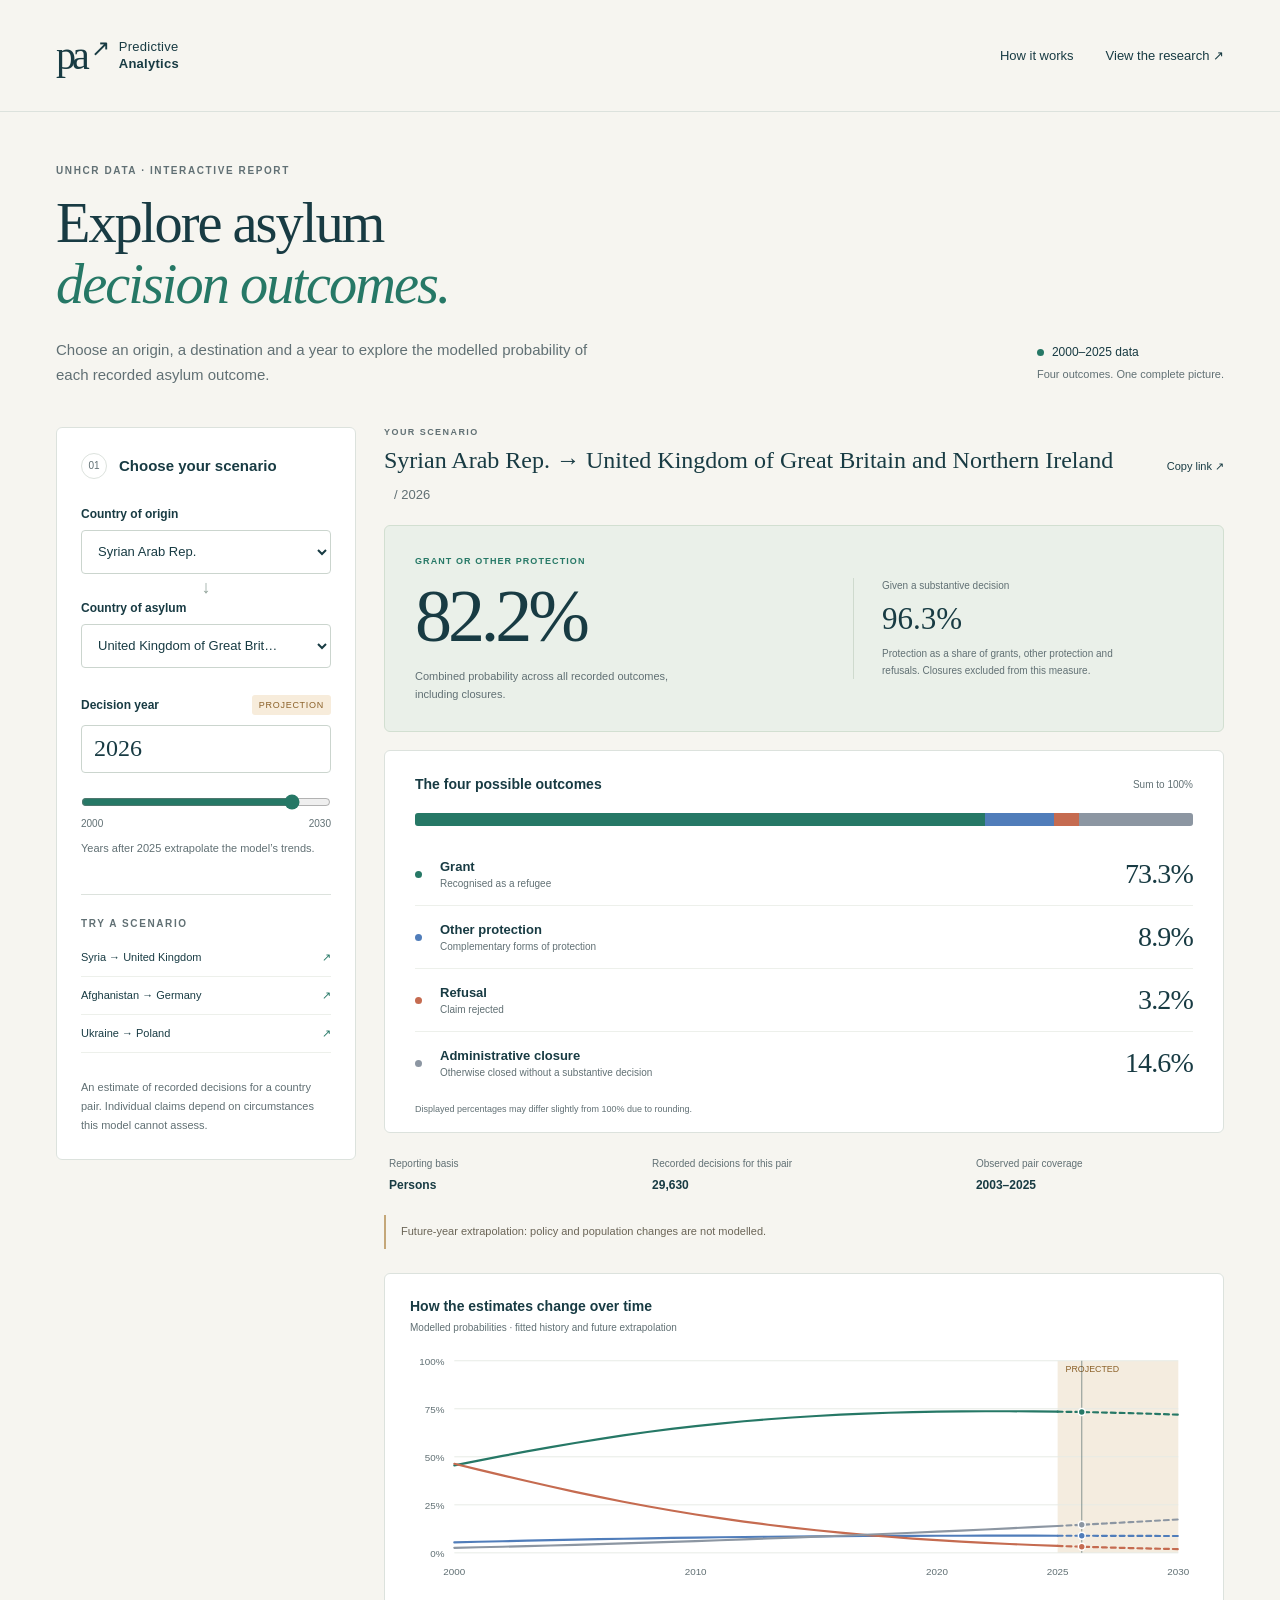
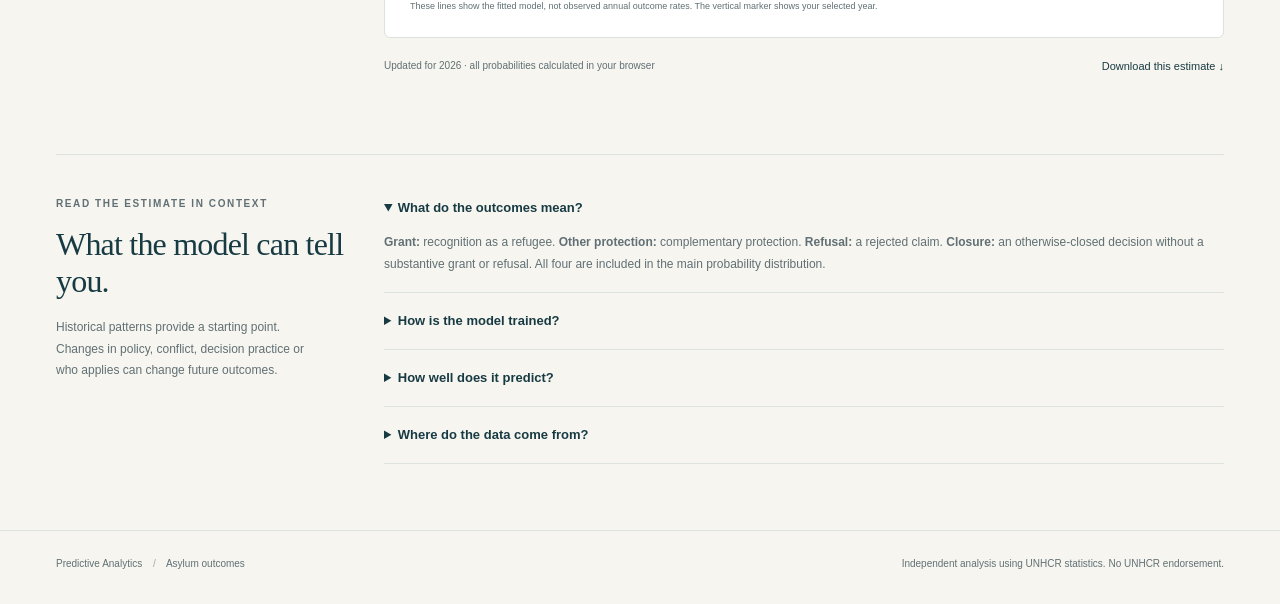
==== docs/index.html @ 13548289 "Publish interactive asylum outcome report on GitHub Pages" ====
<!doctype html>
<html lang="en-GB">
<head>
  <meta charset="utf-8">
  <meta name="viewport" content="width=device-width, initial-scale=1">
  <meta name="description" content="Explore modelled probabilities of refugee status, other protection, refusal and administrative closure using UNHCR asylum decision data.">
  <meta name="theme-color" content="#183b43">
  <title>Asylum outcomes | Predictive Analytics</title>
  <link rel="stylesheet" href="styles.css">
  <script src="predictor.js" defer></script>
  <script src="report.js" defer></script>
</head>
<body>
  <header class="masthead"><a class="brand" href="./"><span class="brand-mark" aria-hidden="true">pa<span>↗</span></span><span>Predictive<br><strong>Analytics</strong></span></a><nav aria-label="Main"><a href="#methodology">How it works</a><a href="https://github.com/aloysius109/predictive-analytics">View the research <span aria-hidden="true">↗</span></a></nav></header>
  <main>
    <section class="intro" aria-labelledby="page-title"><div><p class="eyebrow">UNHCR DATA · INTERACTIVE REPORT</p><h1 id="page-title">Explore asylum<br><em>decision outcomes.</em></h1><p class="lede">Choose an origin, a destination and a year to explore the modelled probability of each recorded asylum outcome.</p></div><div class="data-stamp"><span class="status-dot"></span>2000–2025 data<span class="stamp-sub">Four outcomes. One complete picture.</span></div></section>
    <div id="loading" role="status" class="notice">Loading the regression model…</div>
    <div id="load-error" class="notice error" role="alert" hidden><strong>The model could not be loaded.</strong><p>Check your connection and try again.</p><button type="button" id="retry">Try again</button></div>
    <section class="explorer" id="explorer" aria-label="Asylum outcome explorer" aria-busy="true">
      <aside class="controls panel"><div class="panel-heading"><span class="step">01</span><h2>Choose your scenario</h2></div><form id="scenario"><fieldset id="inputs" disabled>
        <label for="origin">Country of origin</label><select id="origin" name="origin" required></select>
        <div class="route-connector" aria-hidden="true">↓</div>
        <label for="asylum">Country of asylum</label><select id="asylum" name="asylum" required></select>
        <div class="year-heading"><label for="year">Decision year</label><span class="year-badge" id="year-badge">Projection</span></div>
        <input id="year" name="year" type="number" min="2000" max="2030" value="2026" required aria-describedby="year-help">
        <input id="year-range" aria-label="Decision year slider" type="range" min="2000" max="2030" value="2026"><div class="range-labels" aria-hidden="true"><span id="range-min">2000</span><span id="range-max">2030</span></div>
        <p class="helper" id="year-help">Years after 2025 extrapolate the model’s trends.</p>
      </fieldset></form><div class="quick-start"><p class="small-label">TRY A SCENARIO</p><button type="button" data-origin="SYR" data-asylum="GBR" disabled>Syria → United Kingdom <span>↗</span></button><button type="button" data-origin="AFG" data-asylum="DEU" disabled>Afghanistan → Germany <span>↗</span></button><button type="button" data-origin="UKR" data-asylum="POL" disabled>Ukraine → Poland <span>↗</span></button></div><p class="scope-note">An estimate of recorded decisions for a country pair. Individual claims depend on circumstances this model cannot assess.</p></aside>
      <div class="results" id="results" hidden>
        <div class="results-heading"><div><p class="eyebrow">YOUR SCENARIO</p><h2><span id="route-title"></span><span class="route-year" id="route-year"></span></h2></div><button type="button" class="quiet-button" id="share">Copy link <span aria-hidden="true">↗</span></button></div>
        <div id="input-error" class="notice error" role="alert" hidden></div>
        <div id="valid-results"><div class="summary panel"><div class="summary-copy"><p class="small-label">GRANT OR OTHER PROTECTION</p><div class="big-probability" id="protection">—</div><p>Combined probability across all recorded outcomes, including closures.</p></div><div class="summary-detail"><span class="mini-label">Given a substantive decision</span><strong id="conditional">—</strong><p>Protection as a share of grants, other protection and refusals. Closures excluded from this measure.</p></div></div>
        <section class="outcomes panel" aria-labelledby="outcomes-title"><div class="section-heading"><h3 id="outcomes-title">The four possible outcomes</h3><span>Sum to 100%</span></div><div class="composition" id="composition" aria-hidden="true"></div><div id="outcome-rows"></div><p class="rounding-note">Displayed percentages may differ slightly from 100% due to rounding.</p></section>
        <div class="coverage"><div><span class="mini-label">Reporting basis</span><strong id="reporting-basis">—</strong></div><div><span class="mini-label">Recorded decisions for this pair</span><strong id="pair-decisions">—</strong></div><div><span class="mini-label">Observed pair coverage</span><strong id="pair-years">—</strong></div></div>
        <div id="prediction-notes" class="prediction-notes" role="status" aria-live="polite"></div>
        <section class="trajectory panel" aria-labelledby="trajectory-title"><div class="section-heading"><div><h3 id="trajectory-title">How the estimates change over time</h3><p>Modelled probabilities · fitted history and future extrapolation</p></div></div><svg id="trajectory-chart" viewBox="0 0 800 250" role="img" aria-labelledby="chart-title chart-description"><title id="chart-title">Asylum outcome probability trends</title><desc id="chart-description">Four modelled outcome probabilities over time. The shaded area after the last training year is extrapolated.</desc></svg><p class="helper">These lines show the fitted model, not observed annual outcome rates. The vertical marker shows your selected year.</p></section>
        <div class="result-actions"><span id="update-status" aria-live="polite"></span><button type="button" class="quiet-button" id="download">Download this estimate ↓</button></div></div>
      </div>
    </section>
    <section class="methodology" id="methodology" aria-labelledby="method-title"><div><p class="eyebrow">READ THE ESTIMATE IN CONTEXT</p><h2 id="method-title">What the model can tell you.</h2><p>Historical patterns provide a starting point. Changes in policy, conflict, decision practice or who applies can change future outcomes.</p></div><div class="method-cards"><details open><summary>What do the outcomes mean?</summary><p><strong>Grant:</strong> recognition as a refugee. <strong>Other protection:</strong> complementary protection. <strong>Refusal:</strong> a rejected claim. <strong>Closure:</strong> an otherwise-closed decision without a substantive grant or refusal. All four are included in the main probability distribution.</p></details><details><summary>How is the model trained?</summary><p>Multinomial logistic regression uses country-of-origin, country-of-asylum and country-pair effects, plus time trends. Outcome counts weight the training data. Cases and persons use separate models, with person-based estimates preferred where there is coverage. Authorities and procedural stages are pooled.</p><p>The decision year is when the outcome is recorded, not when an application was submitted. Decisions may include appeals; these records do not represent unique applicants.</p></details><details><summary>How well does it predict?</summary><p>On held-out 2025 person-based decisions, log loss was <strong>0.9467</strong>, compared with <strong>1.0707</strong> for the historical country-pair baseline: approximately 11.6% lower. Lower log loss is better. This is one test year, not a guarantee of future accuracy.</p><p>The case-based model performed worse than its baseline and is flagged as experimental. The model does not provide confidence intervals. Small or unseen country pairs have greater uncertainty.</p></details><details><summary>Where do the data come from?</summary><p>UNHCR’s asylum-decision statistics, using the 2000–2025 snapshot bundled in the project. The four component outcome counts define the denominator. Rows with non-country codes and zero totals are excluded. The data are not refreshed automatically.</p><p><a href="https://refugeedata.unhcr.org/en/data-finder/detail/AsylumDecisions/metadata/">UNHCR definitions and limitations ↗</a> · <a href="https://github.com/aloysius109/predictive-analytics/blob/main/README.md">Full model documentation ↗</a></p></details></div></section>
  </main>
  <footer><span>Predictive Analytics <span class="footer-separator">/</span> Asylum outcomes</span><span>Independent analysis using UNHCR statistics. No UNHCR endorsement.</span></footer>
</body>
</html>
---- docs/styles.css ----
:root{--ink:#183b43;--muted:#617074;--paper:#f6f5f0;--line:#dce2dd;--green:#267866;--blue:#507dba;--red:#c56b50;--slate:#8c96a2;--white:#fff;--serif:Georgia,'Times New Roman',serif;font-family:Inter,'Segoe UI',Arial,sans-serif;color:var(--ink);background:var(--paper);font-size:16px}*{box-sizing:border-box}body{margin:0}a{color:inherit}button,input,select{font:inherit}button,a,input,select,summary{-webkit-tap-highlight-color:transparent}button:focus-visible,a:focus-visible,input:focus-visible,select:focus-visible,summary:focus-visible{outline:3px solid #d88d39;outline-offset:4px}button{cursor:pointer}button:disabled{cursor:wait}button:hover{filter:brightness(.94)}[hidden]{display:none!important}.masthead,main,footer{max-width:1320px;margin:auto;padding-left:56px;padding-right:56px}.masthead{height:112px;display:flex;align-items:center;justify-content:space-between;border-bottom:1px solid var(--line)}.brand{display:flex;align-items:center;gap:13px;text-decoration:none;font-size:13px;line-height:1.25;letter-spacing:.02em}.brand strong{font-weight:650}.brand-mark{display:flex;align-items:center;font-family:var(--serif);font-size:40px;letter-spacing:-4px}.brand-mark>span{font-family:Arial,sans-serif;font-size:23px;align-self:flex-start;margin-top:3px;margin-left:5px}nav{display:flex;gap:32px;font-size:13px}nav a{text-decoration:none}nav a:hover{text-decoration:underline}.intro{padding:53px 0 39px;display:flex;justify-content:space-between;align-items:flex-end;gap:30px}.eyebrow,.small-label{font-size:10px;letter-spacing:.16em;font-weight:700;margin:0 0 17px}.eyebrow{color:var(--muted)}h1{font:normal clamp(36px,4.4vw,61px)/1.08 var(--serif);letter-spacing:-.035em;margin:0 0 22px}h1 em{font-weight:normal;color:var(--green)}.lede{max-width:560px;line-height:1.7;font-size:15px;color:var(--muted);margin:0}.data-stamp{font-size:12px;white-space:nowrap;padding-bottom:8px}.status-dot{display:inline-block;width:7px;height:7px;background:var(--green);border-radius:50%;margin-right:8px}.stamp-sub{display:block;font-size:11px;color:var(--muted);margin-top:9px}.explorer{display:grid;grid-template-columns:300px minmax(0,1fr);gap:28px;align-items:start}.panel{background:var(--white);border:1px solid var(--line);border-radius:6px}.controls{padding:25px 24px;position:sticky;top:24px}.panel-heading{display:flex;align-items:center;gap:12px;margin-bottom:28px}.panel-heading h2{font-size:15px;font-weight:600;margin:0}.step{font-size:10px;color:var(--muted);border:1px solid var(--line);border-radius:50%;width:26px;height:26px;display:grid;place-items:center}fieldset{margin:0;padding:0;border:0;min-width:0}label{display:block;font-size:12px;font-weight:600;margin-bottom:9px}select{width:100%;padding:12px 30px 12px 12px;background:#fff;border:1px solid #cbd5ce;border-radius:4px;color:var(--ink);font-size:13px;text-overflow:ellipsis;height:44px}.route-connector{height:27px;display:flex;align-items:center;justify-content:center;color:#91a39a;font-size:18px}.year-heading{display:flex;justify-content:space-between;align-items:center;margin-top:27px}.year-heading label{margin:0}.year-badge{font-size:9px;text-transform:uppercase;letter-spacing:.08em;background:#f7ecdb;color:#8b6129;padding:5px 7px;border-radius:3px}.year-badge.historical{background:#edf2ef;color:var(--green)}#year{width:100%;height:48px;margin:10px 0 13px;border:1px solid #cbd5ce;border-radius:4px;padding:8px 12px;color:var(--ink);font-size:24px;font-family:var(--serif)}input[type=range]{width:100%;margin:8px 0;accent-color:var(--green)}.range-labels{display:flex;justify-content:space-between;color:var(--muted);font-size:10px}.helper{font-size:11px;line-height:1.6;color:var(--muted)}.quick-start{border-top:1px solid var(--line);margin-top:26px;padding-top:23px}.quick-start .small-label{color:var(--muted);margin-bottom:10px}.quick-start button{display:flex;width:100%;justify-content:space-between;border:0;border-bottom:1px solid #edf0eb;background:transparent;text-align:left;font-size:11px;color:var(--ink);padding:12px 0}.quick-start button span{color:var(--green)}.scope-note{font-size:11px;line-height:1.7;color:var(--muted);margin:25px 0 0}.results-heading{display:flex;align-items:center;justify-content:space-between;gap:18px;min-height:62px;margin-bottom:18px}.results-heading .eyebrow{margin-bottom:8px;font-size:9px}.results-heading h2{font:normal 24px/1.3 var(--serif);margin:0}.route-year{font-family:'Segoe UI',Arial,sans-serif;font-size:13px;color:var(--muted);margin-left:10px;white-space:nowrap}.quiet-button{padding:9px 0;flex-shrink:0;background:transparent;border:0;color:var(--ink);font-size:11px}.quiet-button:hover{text-decoration:underline}.summary{display:grid;grid-template-columns:1.2fr 1fr;padding:28px 30px;background:#eaf0e9;gap:30px;border-color:#d2dfd1}.summary-copy .small-label{font-size:9px;margin:0 0 10px;letter-spacing:.12em;color:var(--green)}.big-probability{font-family:var(--serif);font-size:74px;line-height:1;letter-spacing:-.055em}.summary p{font-size:11px;line-height:1.65;color:var(--muted);max-width:265px;margin:14px 0 0}.summary-detail{border-left:1px solid #cfdace;padding-left:28px;align-self:center}.mini-label{display:block;font-size:10px;color:var(--muted);line-height:1.5}.summary-detail strong{display:block;font:normal 31px var(--serif);margin-top:8px}.summary-detail p{font-size:10px;margin-top:9px}.outcomes{padding:25px 30px 18px;margin-top:18px}.section-heading{display:flex;justify-content:space-between;align-items:center;gap:18px;margin-bottom:21px}.section-heading h3{font-size:14px;font-weight:600;margin:0}.section-heading>span{font-size:10px;color:var(--muted);white-space:nowrap}.composition{display:flex;width:100%;height:13px;border-radius:3px;overflow:hidden;margin:0 0 17px;background:#e9ece8}.composition span{transition:width .25s ease}.outcome-row{display:grid;grid-template-columns:15px 1fr 90px;align-items:center;gap:10px;border-bottom:1px solid #edf0eb;padding:15px 0}.outcome-row:last-child{border-bottom:0}.outcome-dot{width:7px;height:7px;border-radius:50%}.outcome-row h4{font-size:13px;margin:0 0 4px;font-weight:600}.outcome-row p{font-size:10px;color:var(--muted);margin:0}.outcome-value{font:normal 28px var(--serif);text-align:right;letter-spacing:-.03em}.rounding-note{font-size:9px;color:var(--muted);margin:10px 0 0}.coverage{display:grid;grid-template-columns:1fr 1.25fr 1fr;gap:20px;padding:23px 5px}.coverage strong{display:block;font-size:12px;font-weight:600;margin-top:7px}.prediction-notes{border-left:2px solid #c4a779;padding:4px 0 4px 15px;margin:0 0 24px}.prediction-notes p{font-size:11px;line-height:1.6;color:#6b6557;margin:4px 0}.trajectory{padding:24px 25px 15px}.trajectory .section-heading{margin-bottom:12px}.trajectory .section-heading p{font-size:10px;color:var(--muted);margin:8px 0 0}#trajectory-chart{width:100%;height:auto;display:block;overflow:visible}.trajectory>.helper{font-size:9px;margin-top:8px}.result-actions{display:flex;justify-content:space-between;gap:20px;align-items:center;min-height:47px;margin-top:4px}.result-actions>span{font-size:10px;color:var(--muted)}.notice{padding:18px 22px;border:1px solid var(--line);border-radius:5px;margin:0 0 24px;background:#fff;font-size:13px}.error{color:#923f32;background:#fff1eb;border-color:#ecc8ba}.error button{background:var(--ink);color:#fff;border:0;padding:9px 14px;border-radius:4px}.methodology{margin-top:65px;border-top:1px solid var(--line);padding:43px 0 48px;display:grid;grid-template-columns:300px minmax(0,1fr);gap:28px}.methodology h2{font:normal 32px/1.15 var(--serif);margin:0 0 17px;letter-spacing:-.025em}.methodology>div>p:not(.eyebrow){font-size:12px;color:var(--muted);line-height:1.8;max-width:255px}.method-cards details{border-bottom:1px solid var(--line);padding:0 0 17px;margin-bottom:18px}.method-cards summary{font-size:13px;font-weight:600;cursor:pointer;padding-right:10px;line-height:1.6}.method-cards p{font-size:12px;color:var(--muted);line-height:1.8;margin:13px 0 0}.method-cards a{text-underline-offset:3px}footer{border-top:1px solid var(--line);padding-top:25px;padding-bottom:32px;display:flex;justify-content:space-between;gap:20px;color:var(--muted);font-size:10px;line-height:1.6}.footer-separator{padding:0 8px;color:#a0aaa4}@media(min-width:1450px){.intro{padding-top:65px;padding-bottom:48px}}@media(max-width:1000px){.masthead,main,footer{padding-left:30px;padding-right:30px}.explorer,.methodology{grid-template-columns:260px minmax(0,1fr);gap:22px}.controls{padding:22px 18px}.summary{padding:23px;gap:20px}.summary-detail{padding-left:20px}.big-probability{font-size:63px}.outcomes{padding:23px}.results-heading h2{font-size:21px}.data-stamp{display:none}.coverage{gap:13px}.coverage .mini-label{font-size:9px}.coverage strong{font-size:11px}}@media(max-width:740px){.masthead,main,footer{padding-left:20px;padding-right:20px}.masthead{height:86px}.brand{font-size:11px}.brand-mark{font-size:34px}nav{gap:18px;font-size:11px}nav a:last-child{display:none}.intro{padding:35px 0 28px}h1{font-size:43px}.lede{font-size:13px}.explorer,.methodology{grid-template-columns:1fr}.controls{position:static;padding:23px}.panel-heading{margin-bottom:21px}.route-connector{height:21px}.quick-start{display:none}.scope-note{margin-top:17px}.year-heading{margin-top:20px}.results-heading{margin-top:8px}.results-heading h2{font-size:23px}.summary{padding:23px 21px}.big-probability{font-size:60px}.summary-detail strong{font-size:28px}.outcomes{padding:23px 21px 17px}.coverage{gap:17px;padding:23px 0}.methodology{margin-top:35px;padding-top:32px;gap:20px}.methodology>div>p:not(.eyebrow){max-width:none}.methodology h2{font-size:30px}.method-cards details{padding-top:10px}.trajectory{padding:23px 17px 14px}footer{flex-direction:column;gap:9px}.result-actions .quiet-button{font-size:10px}}@media(prefers-reduced-motion:reduce){*{transition:none!important;scroll-behavior:auto!important}}@media print{nav,.controls,.result-actions,.quiet-button{display:none}.explorer{display:block}.results[hidden]{display:block!important}.intro{padding-top:20px}.masthead{height:70px}.panel{break-inside:avoid}.methodology{margin-top:25px}.prediction-notes{font-size:10px}}
@media(max-width:450px){.summary{grid-template-columns:1fr;gap:18px}.summary-detail{border-left:0;border-top:1px solid #cfdace;padding-left:0;padding-top:17px}.summary-detail p{max-width:none}.summary-detail strong{font-size:30px}.big-probability{font-size:72px}.trajectory svg text{font-size:18px}.results-heading h2{font-size:21px}}
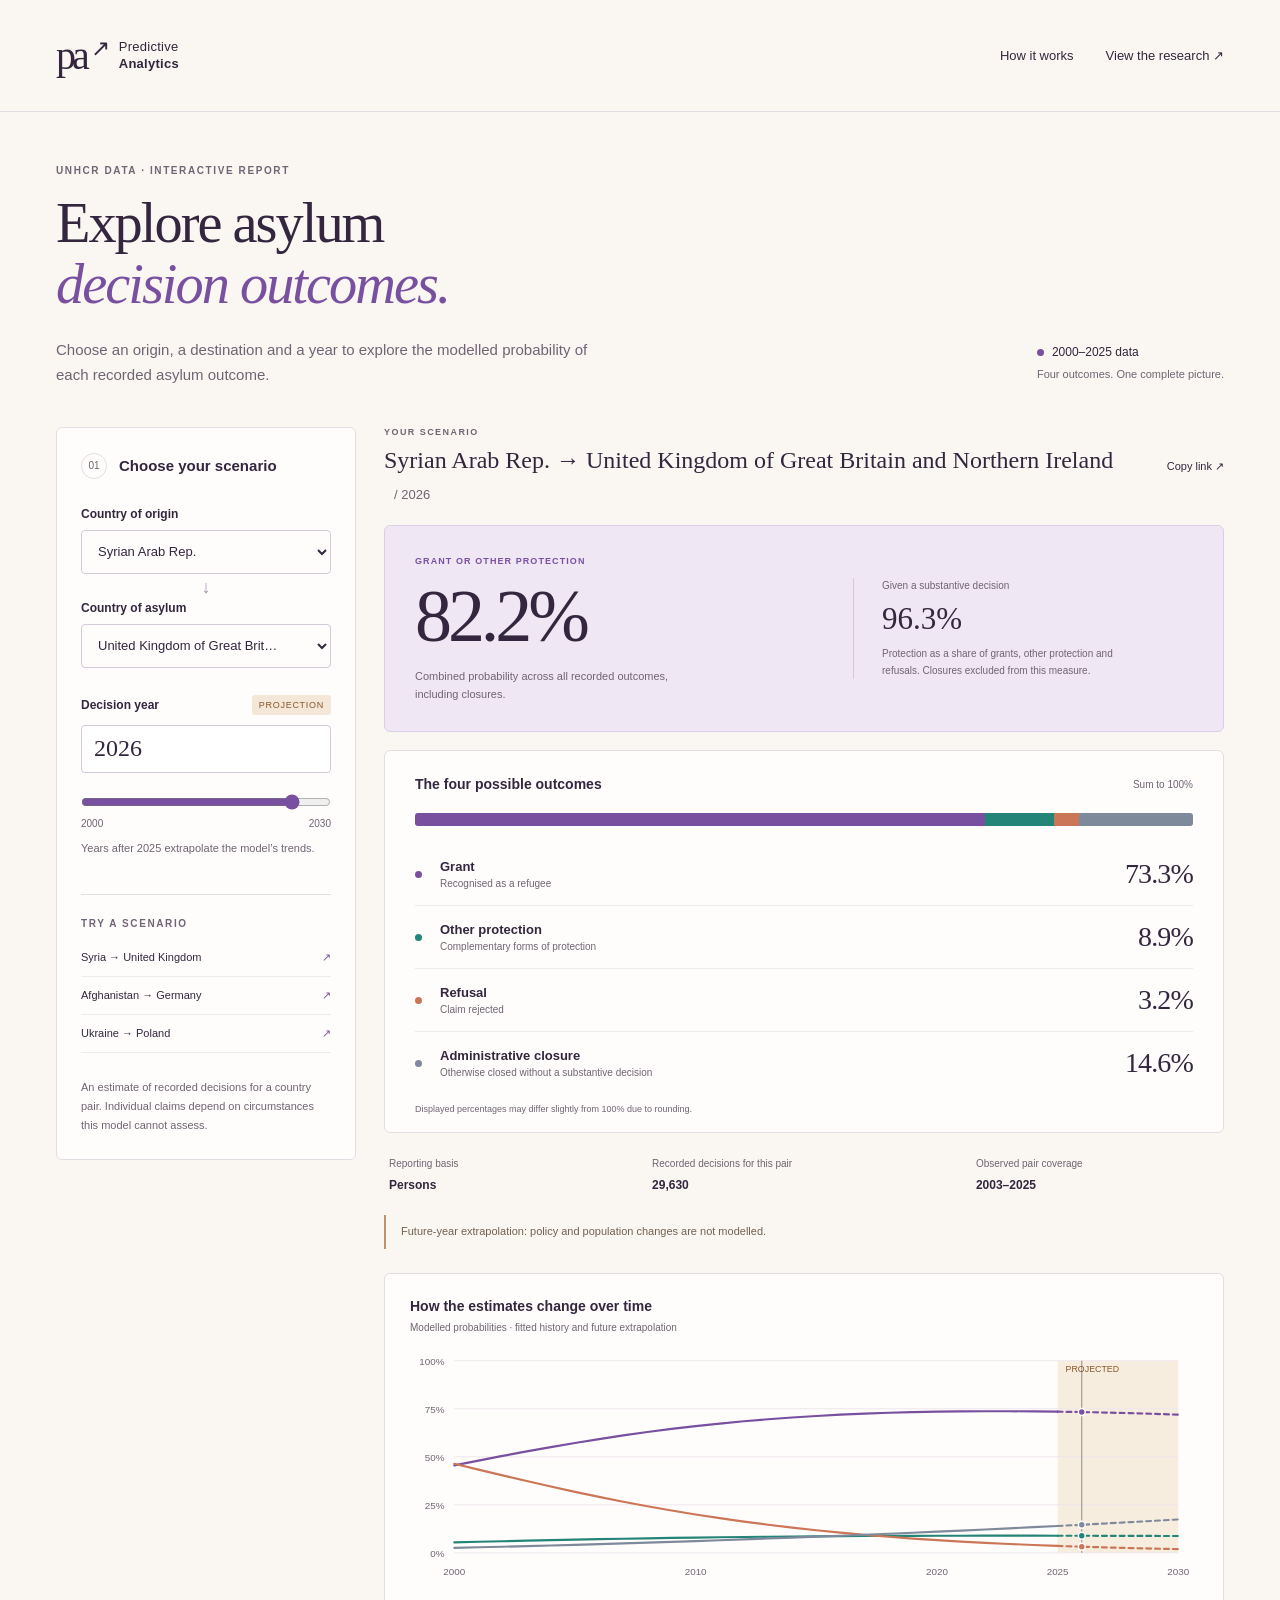
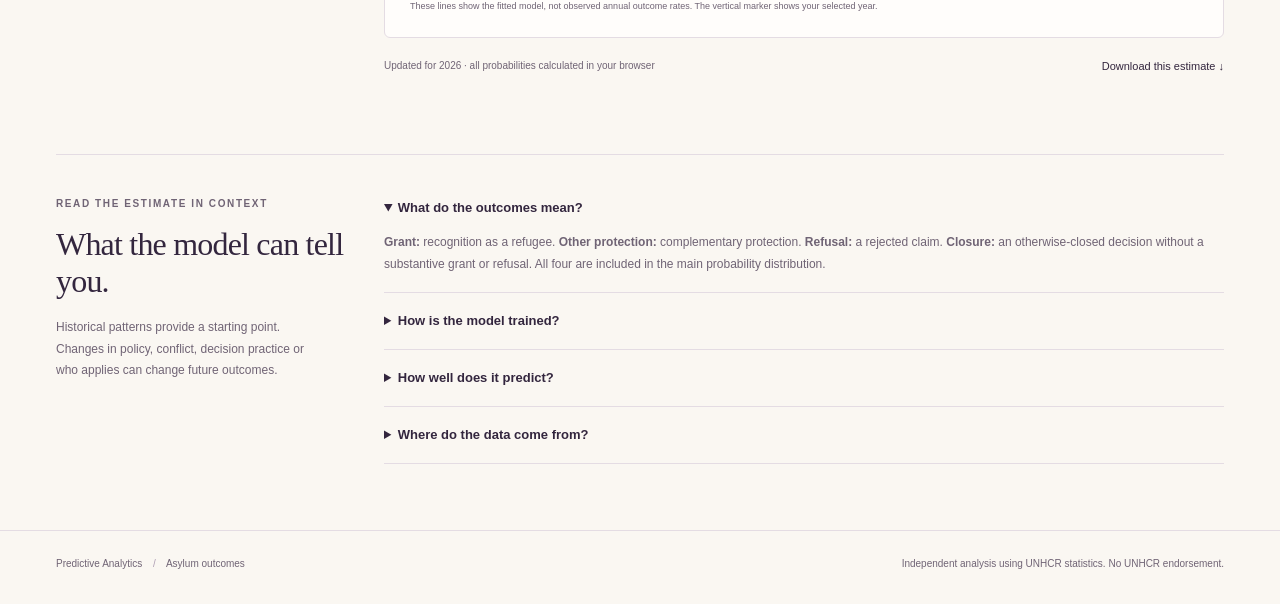
==== commit ac10ccf3: "Refresh report with plum and ivory colour palette" ====
--- a/docs/index.html
+++ b/docs/index.html
@@ -4,7 +4,7 @@
   <meta charset="utf-8">
   <meta name="viewport" content="width=device-width, initial-scale=1">
   <meta name="description" content="Explore modelled probabilities of refugee status, other protection, refusal and administrative closure using UNHCR asylum decision data.">
-  <meta name="theme-color" content="#183b43">
+  <meta name="theme-color" content="#33263e">
   <title>Asylum outcomes | Predictive Analytics</title>
   <link rel="stylesheet" href="styles.css">
   <script src="predictor.js" defer></script>
--- a/docs/styles.css
+++ b/docs/styles.css
@@ -1,2 +1,2 @@
-:root{--ink:#183b43;--muted:#617074;--paper:#f6f5f0;--line:#dce2dd;--green:#267866;--blue:#507dba;--red:#c56b50;--slate:#8c96a2;--white:#fff;--serif:Georgia,'Times New Roman',serif;font-family:Inter,'Segoe UI',Arial,sans-serif;color:var(--ink);background:var(--paper);font-size:16px}*{box-sizing:border-box}body{margin:0}a{color:inherit}button,input,select{font:inherit}button,a,input,select,summary{-webkit-tap-highlight-color:transparent}button:focus-visible,a:focus-visible,input:focus-visible,select:focus-visible,summary:focus-visible{outline:3px solid #d88d39;outline-offset:4px}button{cursor:pointer}button:disabled{cursor:wait}button:hover{filter:brightness(.94)}[hidden]{display:none!important}.masthead,main,footer{max-width:1320px;margin:auto;padding-left:56px;padding-right:56px}.masthead{height:112px;display:flex;align-items:center;justify-content:space-between;border-bottom:1px solid var(--line)}.brand{display:flex;align-items:center;gap:13px;text-decoration:none;font-size:13px;line-height:1.25;letter-spacing:.02em}.brand strong{font-weight:650}.brand-mark{display:flex;align-items:center;font-family:var(--serif);font-size:40px;letter-spacing:-4px}.brand-mark>span{font-family:Arial,sans-serif;font-size:23px;align-self:flex-start;margin-top:3px;margin-left:5px}nav{display:flex;gap:32px;font-size:13px}nav a{text-decoration:none}nav a:hover{text-decoration:underline}.intro{padding:53px 0 39px;display:flex;justify-content:space-between;align-items:flex-end;gap:30px}.eyebrow,.small-label{font-size:10px;letter-spacing:.16em;font-weight:700;margin:0 0 17px}.eyebrow{color:var(--muted)}h1{font:normal clamp(36px,4.4vw,61px)/1.08 var(--serif);letter-spacing:-.035em;margin:0 0 22px}h1 em{font-weight:normal;color:var(--green)}.lede{max-width:560px;line-height:1.7;font-size:15px;color:var(--muted);margin:0}.data-stamp{font-size:12px;white-space:nowrap;padding-bottom:8px}.status-dot{display:inline-block;width:7px;height:7px;background:var(--green);border-radius:50%;margin-right:8px}.stamp-sub{display:block;font-size:11px;color:var(--muted);margin-top:9px}.explorer{display:grid;grid-template-columns:300px minmax(0,1fr);gap:28px;align-items:start}.panel{background:var(--white);border:1px solid var(--line);border-radius:6px}.controls{padding:25px 24px;position:sticky;top:24px}.panel-heading{display:flex;align-items:center;gap:12px;margin-bottom:28px}.panel-heading h2{font-size:15px;font-weight:600;margin:0}.step{font-size:10px;color:var(--muted);border:1px solid var(--line);border-radius:50%;width:26px;height:26px;display:grid;place-items:center}fieldset{margin:0;padding:0;border:0;min-width:0}label{display:block;font-size:12px;font-weight:600;margin-bottom:9px}select{width:100%;padding:12px 30px 12px 12px;background:#fff;border:1px solid #cbd5ce;border-radius:4px;color:var(--ink);font-size:13px;text-overflow:ellipsis;height:44px}.route-connector{height:27px;display:flex;align-items:center;justify-content:center;color:#91a39a;font-size:18px}.year-heading{display:flex;justify-content:space-between;align-items:center;margin-top:27px}.year-heading label{margin:0}.year-badge{font-size:9px;text-transform:uppercase;letter-spacing:.08em;background:#f7ecdb;color:#8b6129;padding:5px 7px;border-radius:3px}.year-badge.historical{background:#edf2ef;color:var(--green)}#year{width:100%;height:48px;margin:10px 0 13px;border:1px solid #cbd5ce;border-radius:4px;padding:8px 12px;color:var(--ink);font-size:24px;font-family:var(--serif)}input[type=range]{width:100%;margin:8px 0;accent-color:var(--green)}.range-labels{display:flex;justify-content:space-between;color:var(--muted);font-size:10px}.helper{font-size:11px;line-height:1.6;color:var(--muted)}.quick-start{border-top:1px solid var(--line);margin-top:26px;padding-top:23px}.quick-start .small-label{color:var(--muted);margin-bottom:10px}.quick-start button{display:flex;width:100%;justify-content:space-between;border:0;border-bottom:1px solid #edf0eb;background:transparent;text-align:left;font-size:11px;color:var(--ink);padding:12px 0}.quick-start button span{color:var(--green)}.scope-note{font-size:11px;line-height:1.7;color:var(--muted);margin:25px 0 0}.results-heading{display:flex;align-items:center;justify-content:space-between;gap:18px;min-height:62px;margin-bottom:18px}.results-heading .eyebrow{margin-bottom:8px;font-size:9px}.results-heading h2{font:normal 24px/1.3 var(--serif);margin:0}.route-year{font-family:'Segoe UI',Arial,sans-serif;font-size:13px;color:var(--muted);margin-left:10px;white-space:nowrap}.quiet-button{padding:9px 0;flex-shrink:0;background:transparent;border:0;color:var(--ink);font-size:11px}.quiet-button:hover{text-decoration:underline}.summary{display:grid;grid-template-columns:1.2fr 1fr;padding:28px 30px;background:#eaf0e9;gap:30px;border-color:#d2dfd1}.summary-copy .small-label{font-size:9px;margin:0 0 10px;letter-spacing:.12em;color:var(--green)}.big-probability{font-family:var(--serif);font-size:74px;line-height:1;letter-spacing:-.055em}.summary p{font-size:11px;line-height:1.65;color:var(--muted);max-width:265px;margin:14px 0 0}.summary-detail{border-left:1px solid #cfdace;padding-left:28px;align-self:center}.mini-label{display:block;font-size:10px;color:var(--muted);line-height:1.5}.summary-detail strong{display:block;font:normal 31px var(--serif);margin-top:8px}.summary-detail p{font-size:10px;margin-top:9px}.outcomes{padding:25px 30px 18px;margin-top:18px}.section-heading{display:flex;justify-content:space-between;align-items:center;gap:18px;margin-bottom:21px}.section-heading h3{font-size:14px;font-weight:600;margin:0}.section-heading>span{font-size:10px;color:var(--muted);white-space:nowrap}.composition{display:flex;width:100%;height:13px;border-radius:3px;overflow:hidden;margin:0 0 17px;background:#e9ece8}.composition span{transition:width .25s ease}.outcome-row{display:grid;grid-template-columns:15px 1fr 90px;align-items:center;gap:10px;border-bottom:1px solid #edf0eb;padding:15px 0}.outcome-row:last-child{border-bottom:0}.outcome-dot{width:7px;height:7px;border-radius:50%}.outcome-row h4{font-size:13px;margin:0 0 4px;font-weight:600}.outcome-row p{font-size:10px;color:var(--muted);margin:0}.outcome-value{font:normal 28px var(--serif);text-align:right;letter-spacing:-.03em}.rounding-note{font-size:9px;color:var(--muted);margin:10px 0 0}.coverage{display:grid;grid-template-columns:1fr 1.25fr 1fr;gap:20px;padding:23px 5px}.coverage strong{display:block;font-size:12px;font-weight:600;margin-top:7px}.prediction-notes{border-left:2px solid #c4a779;padding:4px 0 4px 15px;margin:0 0 24px}.prediction-notes p{font-size:11px;line-height:1.6;color:#6b6557;margin:4px 0}.trajectory{padding:24px 25px 15px}.trajectory .section-heading{margin-bottom:12px}.trajectory .section-heading p{font-size:10px;color:var(--muted);margin:8px 0 0}#trajectory-chart{width:100%;height:auto;display:block;overflow:visible}.trajectory>.helper{font-size:9px;margin-top:8px}.result-actions{display:flex;justify-content:space-between;gap:20px;align-items:center;min-height:47px;margin-top:4px}.result-actions>span{font-size:10px;color:var(--muted)}.notice{padding:18px 22px;border:1px solid var(--line);border-radius:5px;margin:0 0 24px;background:#fff;font-size:13px}.error{color:#923f32;background:#fff1eb;border-color:#ecc8ba}.error button{background:var(--ink);color:#fff;border:0;padding:9px 14px;border-radius:4px}.methodology{margin-top:65px;border-top:1px solid var(--line);padding:43px 0 48px;display:grid;grid-template-columns:300px minmax(0,1fr);gap:28px}.methodology h2{font:normal 32px/1.15 var(--serif);margin:0 0 17px;letter-spacing:-.025em}.methodology>div>p:not(.eyebrow){font-size:12px;color:var(--muted);line-height:1.8;max-width:255px}.method-cards details{border-bottom:1px solid var(--line);padding:0 0 17px;margin-bottom:18px}.method-cards summary{font-size:13px;font-weight:600;cursor:pointer;padding-right:10px;line-height:1.6}.method-cards p{font-size:12px;color:var(--muted);line-height:1.8;margin:13px 0 0}.method-cards a{text-underline-offset:3px}footer{border-top:1px solid var(--line);padding-top:25px;padding-bottom:32px;display:flex;justify-content:space-between;gap:20px;color:var(--muted);font-size:10px;line-height:1.6}.footer-separator{padding:0 8px;color:#a0aaa4}@media(min-width:1450px){.intro{padding-top:65px;padding-bottom:48px}}@media(max-width:1000px){.masthead,main,footer{padding-left:30px;padding-right:30px}.explorer,.methodology{grid-template-columns:260px minmax(0,1fr);gap:22px}.controls{padding:22px 18px}.summary{padding:23px;gap:20px}.summary-detail{padding-left:20px}.big-probability{font-size:63px}.outcomes{padding:23px}.results-heading h2{font-size:21px}.data-stamp{display:none}.coverage{gap:13px}.coverage .mini-label{font-size:9px}.coverage strong{font-size:11px}}@media(max-width:740px){.masthead,main,footer{padding-left:20px;padding-right:20px}.masthead{height:86px}.brand{font-size:11px}.brand-mark{font-size:34px}nav{gap:18px;font-size:11px}nav a:last-child{display:none}.intro{padding:35px 0 28px}h1{font-size:43px}.lede{font-size:13px}.explorer,.methodology{grid-template-columns:1fr}.controls{position:static;padding:23px}.panel-heading{margin-bottom:21px}.route-connector{height:21px}.quick-start{display:none}.scope-note{margin-top:17px}.year-heading{margin-top:20px}.results-heading{margin-top:8px}.results-heading h2{font-size:23px}.summary{padding:23px 21px}.big-probability{font-size:60px}.summary-detail strong{font-size:28px}.outcomes{padding:23px 21px 17px}.coverage{gap:17px;padding:23px 0}.methodology{margin-top:35px;padding-top:32px;gap:20px}.methodology>div>p:not(.eyebrow){max-width:none}.methodology h2{font-size:30px}.method-cards details{padding-top:10px}.trajectory{padding:23px 17px 14px}footer{flex-direction:column;gap:9px}.result-actions .quiet-button{font-size:10px}}@media(prefers-reduced-motion:reduce){*{transition:none!important;scroll-behavior:auto!important}}@media print{nav,.controls,.result-actions,.quiet-button{display:none}.explorer{display:block}.results[hidden]{display:block!important}.intro{padding-top:20px}.masthead{height:70px}.panel{break-inside:avoid}.methodology{margin-top:25px}.prediction-notes{font-size:10px}}
-@media(max-width:450px){.summary{grid-template-columns:1fr;gap:18px}.summary-detail{border-left:0;border-top:1px solid #cfdace;padding-left:0;padding-top:17px}.summary-detail p{max-width:none}.summary-detail strong{font-size:30px}.big-probability{font-size:72px}.trajectory svg text{font-size:18px}.results-heading h2{font-size:21px}}
+:root{--ink:#33263e;--muted:#706475;--paper:#faf7f2;--line:#e4dce3;--green:#7950a0;--blue:#238477;--red:#cc7658;--slate:#7e899c;--white:#fffdfb;--serif:Georgia,'Times New Roman',serif;font-family:Inter,'Segoe UI',Arial,sans-serif;color:var(--ink);background:var(--paper);font-size:16px}*{box-sizing:border-box}body{margin:0}a{color:inherit}button,input,select{font:inherit}button,a,input,select,summary{-webkit-tap-highlight-color:transparent}button:focus-visible,a:focus-visible,input:focus-visible,select:focus-visible,summary:focus-visible{outline:3px solid #a95e20;outline-offset:4px}button{cursor:pointer}button:disabled{cursor:wait}button:hover{filter:brightness(.94)}[hidden]{display:none!important}.masthead,main,footer{max-width:1320px;margin:auto;padding-left:56px;padding-right:56px}.masthead{height:112px;display:flex;align-items:center;justify-content:space-between;border-bottom:1px solid var(--line)}.brand{display:flex;align-items:center;gap:13px;text-decoration:none;font-size:13px;line-height:1.25;letter-spacing:.02em}.brand strong{font-weight:650}.brand-mark{display:flex;align-items:center;font-family:var(--serif);font-size:40px;letter-spacing:-4px}.brand-mark>span{font-family:Arial,sans-serif;font-size:23px;align-self:flex-start;margin-top:3px;margin-left:5px}nav{display:flex;gap:32px;font-size:13px}nav a{text-decoration:none}nav a:hover{text-decoration:underline}.intro{padding:53px 0 39px;display:flex;justify-content:space-between;align-items:flex-end;gap:30px}.eyebrow,.small-label{font-size:10px;letter-spacing:.16em;font-weight:700;margin:0 0 17px}.eyebrow{color:var(--muted)}h1{font:normal clamp(36px,4.4vw,61px)/1.08 var(--serif);letter-spacing:-.035em;margin:0 0 22px}h1 em{font-weight:normal;color:var(--green)}.lede{max-width:560px;line-height:1.7;font-size:15px;color:var(--muted);margin:0}.data-stamp{font-size:12px;white-space:nowrap;padding-bottom:8px}.status-dot{display:inline-block;width:7px;height:7px;background:var(--green);border-radius:50%;margin-right:8px}.stamp-sub{display:block;font-size:11px;color:var(--muted);margin-top:9px}.explorer{display:grid;grid-template-columns:300px minmax(0,1fr);gap:28px;align-items:start}.panel{background:var(--white);border:1px solid var(--line);border-radius:6px}.controls{padding:25px 24px;position:sticky;top:24px}.panel-heading{display:flex;align-items:center;gap:12px;margin-bottom:28px}.panel-heading h2{font-size:15px;font-weight:600;margin:0}.step{font-size:10px;color:var(--muted);border:1px solid var(--line);border-radius:50%;width:26px;height:26px;display:grid;place-items:center}fieldset{margin:0;padding:0;border:0;min-width:0}label{display:block;font-size:12px;font-weight:600;margin-bottom:9px}select{width:100%;padding:12px 30px 12px 12px;background:#fffdfb;border:1px solid #d5c8d8;border-radius:4px;color:var(--ink);font-size:13px;text-overflow:ellipsis;height:44px}.route-connector{height:27px;display:flex;align-items:center;justify-content:center;color:#ad91b5;font-size:18px}.year-heading{display:flex;justify-content:space-between;align-items:center;margin-top:27px}.year-heading label{margin:0}.year-badge{font-size:9px;text-transform:uppercase;letter-spacing:.08em;background:#f5e7d8;color:#895628;padding:5px 7px;border-radius:3px}.year-badge.historical{background:#f0e9f3;color:var(--green)}#year{width:100%;height:48px;margin:10px 0 13px;border:1px solid #d5c8d8;border-radius:4px;padding:8px 12px;color:var(--ink);font-size:24px;font-family:var(--serif)}input[type=range]{width:100%;margin:8px 0;accent-color:var(--green)}.range-labels{display:flex;justify-content:space-between;color:var(--muted);font-size:10px}.helper{font-size:11px;line-height:1.6;color:var(--muted)}.quick-start{border-top:1px solid var(--line);margin-top:26px;padding-top:23px}.quick-start .small-label{color:var(--muted);margin-bottom:10px}.quick-start button{display:flex;width:100%;justify-content:space-between;border:0;border-bottom:1px solid #f0e9ee;background:transparent;text-align:left;font-size:11px;color:var(--ink);padding:12px 0}.quick-start button span{color:var(--green)}.scope-note{font-size:11px;line-height:1.7;color:var(--muted);margin:25px 0 0}.results-heading{display:flex;align-items:center;justify-content:space-between;gap:18px;min-height:62px;margin-bottom:18px}.results-heading .eyebrow{margin-bottom:8px;font-size:9px}.results-heading h2{font:normal 24px/1.3 var(--serif);margin:0}.route-year{font-family:'Segoe UI',Arial,sans-serif;font-size:13px;color:var(--muted);margin-left:10px;white-space:nowrap}.quiet-button{padding:9px 0;flex-shrink:0;background:transparent;border:0;color:var(--ink);font-size:11px}.quiet-button:hover{text-decoration:underline}.summary{display:grid;grid-template-columns:1.2fr 1fr;padding:28px 30px;background:#efe7f3;gap:30px;border-color:#ddcde6}.summary-copy .small-label{font-size:9px;margin:0 0 10px;letter-spacing:.12em;color:var(--green)}.big-probability{font-family:var(--serif);font-size:74px;line-height:1;letter-spacing:-.055em}.summary p{font-size:11px;line-height:1.65;color:var(--muted);max-width:265px;margin:14px 0 0}.summary-detail{border-left:1px solid #d8c6e0;padding-left:28px;align-self:center}.mini-label{display:block;font-size:10px;color:var(--muted);line-height:1.5}.summary-detail strong{display:block;font:normal 31px var(--serif);margin-top:8px}.summary-detail p{font-size:10px;margin-top:9px}.outcomes{padding:25px 30px 18px;margin-top:18px}.section-heading{display:flex;justify-content:space-between;align-items:center;gap:18px;margin-bottom:21px}.section-heading h3{font-size:14px;font-weight:600;margin:0}.section-heading>span{font-size:10px;color:var(--muted);white-space:nowrap}.composition{display:flex;width:100%;height:13px;border-radius:3px;overflow:hidden;margin:0 0 17px;background:#eee6ed}.composition span{transition:width .25s ease}.outcome-row{display:grid;grid-template-columns:15px 1fr 90px;align-items:center;gap:10px;border-bottom:1px solid #f0e9ee;padding:15px 0}.outcome-row:last-child{border-bottom:0}.outcome-dot{width:7px;height:7px;border-radius:50%}.outcome-row h4{font-size:13px;margin:0 0 4px;font-weight:600}.outcome-row p{font-size:10px;color:var(--muted);margin:0}.outcome-value{font:normal 28px var(--serif);text-align:right;letter-spacing:-.03em}.rounding-note{font-size:9px;color:var(--muted);margin:10px 0 0}.coverage{display:grid;grid-template-columns:1fr 1.25fr 1fr;gap:20px;padding:23px 5px}.coverage strong{display:block;font-size:12px;font-weight:600;margin-top:7px}.prediction-notes{border-left:2px solid #bc936b;padding:4px 0 4px 15px;margin:0 0 24px}.prediction-notes p{font-size:11px;line-height:1.6;color:#75604e;margin:4px 0}.trajectory{padding:24px 25px 15px}.trajectory .section-heading{margin-bottom:12px}.trajectory .section-heading p{font-size:10px;color:var(--muted);margin:8px 0 0}#trajectory-chart{width:100%;height:auto;display:block;overflow:visible}.trajectory>.helper{font-size:9px;margin-top:8px}.result-actions{display:flex;justify-content:space-between;gap:20px;align-items:center;min-height:47px;margin-top:4px}.result-actions>span{font-size:10px;color:var(--muted)}.notice{padding:18px 22px;border:1px solid var(--line);border-radius:5px;margin:0 0 24px;background:#fffdfb;font-size:13px}.error{color:#923f32;background:#fff0eb;border-color:#ebc8ba}.error button{background:var(--ink);color:#fffdfb;border:0;padding:9px 14px;border-radius:4px}.methodology{margin-top:65px;border-top:1px solid var(--line);padding:43px 0 48px;display:grid;grid-template-columns:300px minmax(0,1fr);gap:28px}.methodology h2{font:normal 32px/1.15 var(--serif);margin:0 0 17px;letter-spacing:-.025em}.methodology>div>p:not(.eyebrow){font-size:12px;color:var(--muted);line-height:1.8;max-width:255px}.method-cards details{border-bottom:1px solid var(--line);padding:0 0 17px;margin-bottom:18px}.method-cards summary{font-size:13px;font-weight:600;cursor:pointer;padding-right:10px;line-height:1.6}.method-cards p{font-size:12px;color:var(--muted);line-height:1.8;margin:13px 0 0}.method-cards a{text-underline-offset:3px}footer{border-top:1px solid var(--line);padding-top:25px;padding-bottom:32px;display:flex;justify-content:space-between;gap:20px;color:var(--muted);font-size:10px;line-height:1.6}.footer-separator{padding:0 8px;color:#ae9eb3}@media(min-width:1450px){.intro{padding-top:65px;padding-bottom:48px}}@media(max-width:1000px){.masthead,main,footer{padding-left:30px;padding-right:30px}.explorer,.methodology{grid-template-columns:260px minmax(0,1fr);gap:22px}.controls{padding:22px 18px}.summary{padding:23px;gap:20px}.summary-detail{padding-left:20px}.big-probability{font-size:63px}.outcomes{padding:23px}.results-heading h2{font-size:21px}.data-stamp{display:none}.coverage{gap:13px}.coverage .mini-label{font-size:9px}.coverage strong{font-size:11px}}@media(max-width:740px){.masthead,main,footer{padding-left:20px;padding-right:20px}.masthead{height:86px}.brand{font-size:11px}.brand-mark{font-size:34px}nav{gap:18px;font-size:11px}nav a:last-child{display:none}.intro{padding:35px 0 28px}h1{font-size:43px}.lede{font-size:13px}.explorer,.methodology{grid-template-columns:1fr}.controls{position:static;padding:23px}.panel-heading{margin-bottom:21px}.route-connector{height:21px}.quick-start{display:none}.scope-note{margin-top:17px}.year-heading{margin-top:20px}.results-heading{margin-top:8px}.results-heading h2{font-size:23px}.summary{padding:23px 21px}.big-probability{font-size:60px}.summary-detail strong{font-size:28px}.outcomes{padding:23px 21px 17px}.coverage{gap:17px;padding:23px 0}.methodology{margin-top:35px;padding-top:32px;gap:20px}.methodology>div>p:not(.eyebrow){max-width:none}.methodology h2{font-size:30px}.method-cards details{padding-top:10px}.trajectory{padding:23px 17px 14px}footer{flex-direction:column;gap:9px}.result-actions .quiet-button{font-size:10px}}@media(prefers-reduced-motion:reduce){*{transition:none!important;scroll-behavior:auto!important}}@media print{nav,.controls,.result-actions,.quiet-button{display:none}.explorer{display:block}.results[hidden]{display:block!important}.intro{padding-top:20px}.masthead{height:70px}.panel{break-inside:avoid}.methodology{margin-top:25px}.prediction-notes{font-size:10px}}
+@media(max-width:450px){.summary{grid-template-columns:1fr;gap:18px}.summary-detail{border-left:0;border-top:1px solid #d8c6e0;padding-left:0;padding-top:17px}.summary-detail p{max-width:none}.summary-detail strong{font-size:30px}.big-probability{font-size:72px}.trajectory svg text{font-size:18px}.results-heading h2{font-size:21px}}
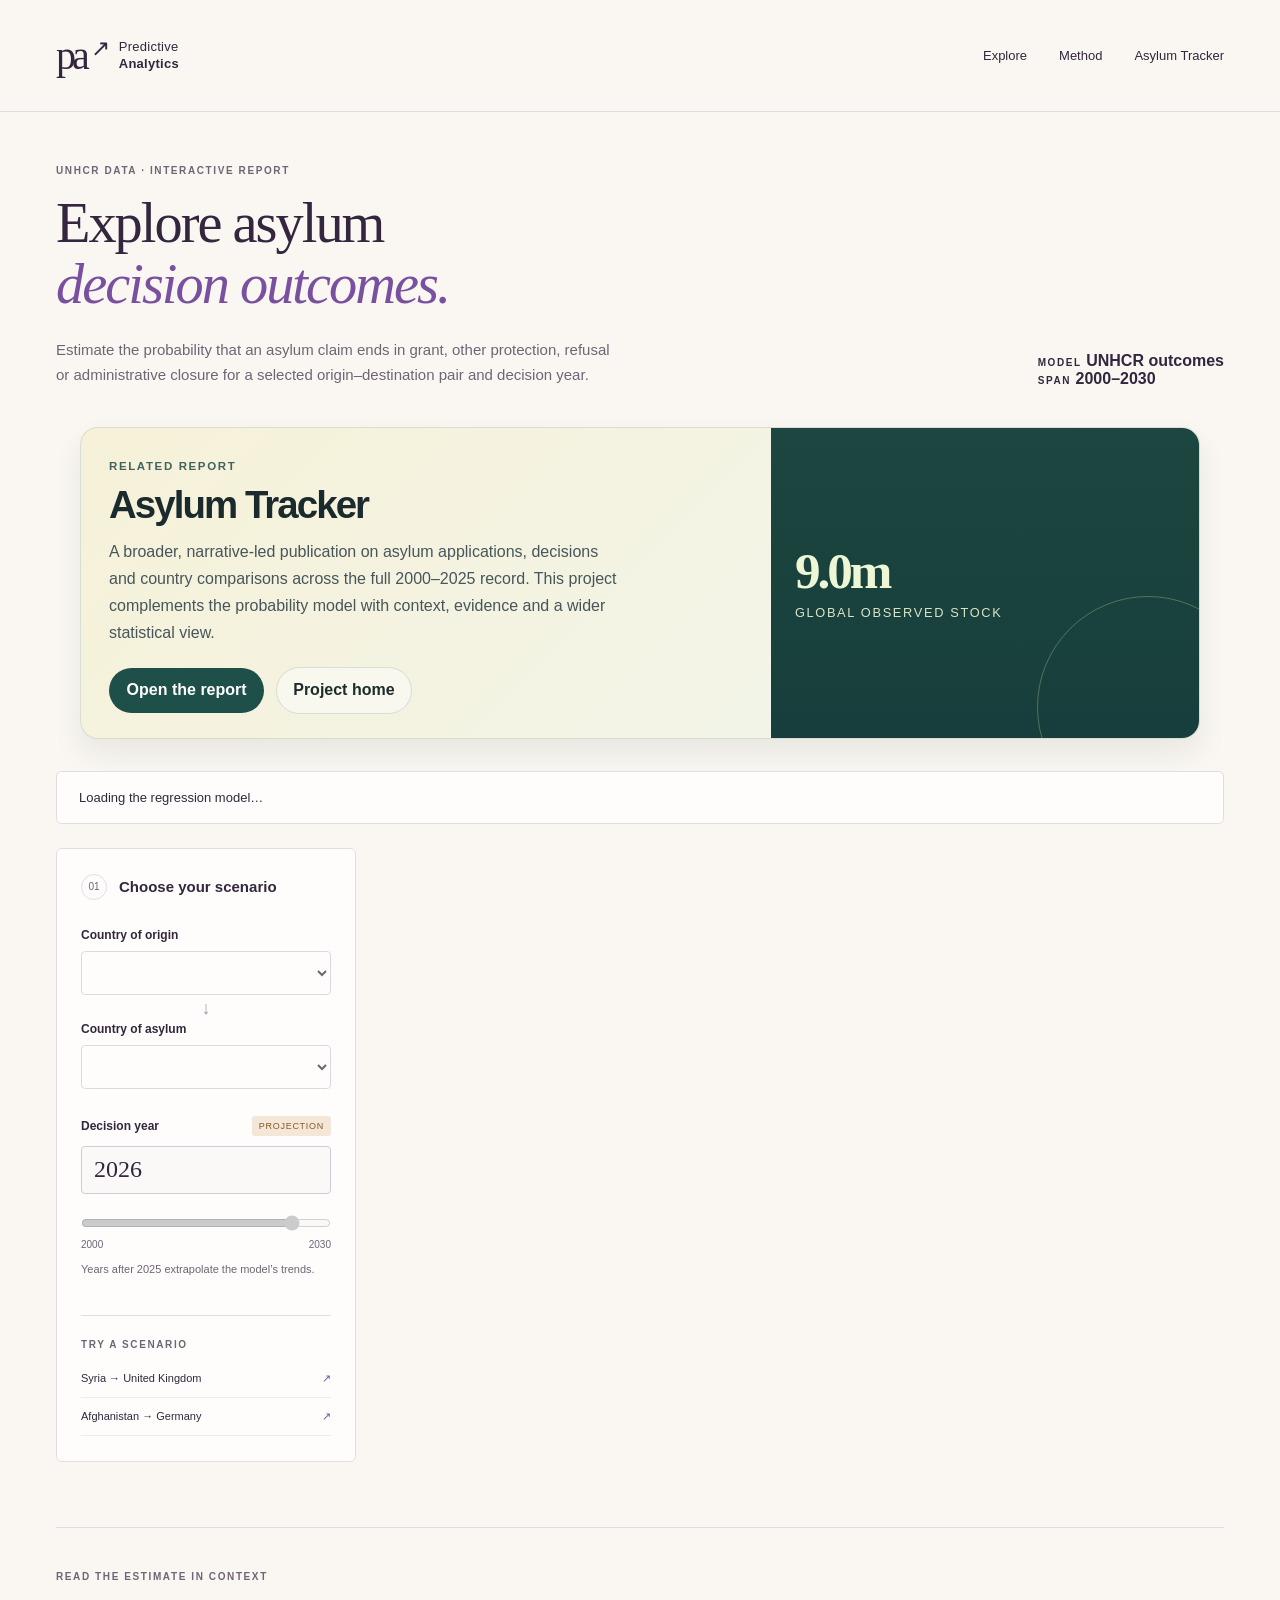
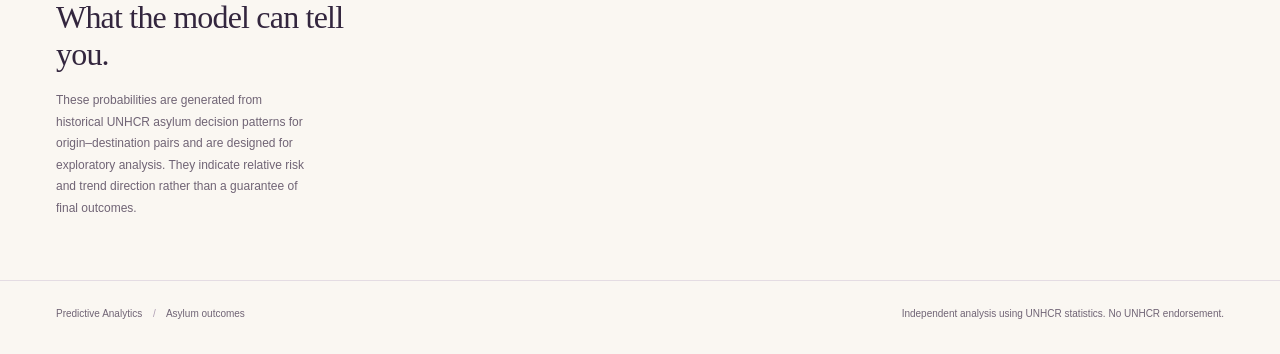
==== commit aafca2ae: "Add an Asylum Tracker report card to the predictive-analytics homepage" ====
--- a/docs/index.html
+++ b/docs/index.html
@@ -9,36 +9,275 @@
   <link rel="stylesheet" href="styles.css">
   <script src="predictor.js" defer></script>
   <script src="report.js" defer></script>
+  <style>
+    .related-wrap {
+      max-width: 1200px;
+      margin: 0 auto 2rem;
+      padding: 0 1.5rem;
+    }
+    .related-card {
+      display: grid;
+      grid-template-columns: 1.4fr 0.9fr;
+      gap: 1.5rem;
+      background: linear-gradient(135deg, #f6f1d8, #f1f6ef);
+      border: 1px solid rgba(44, 53, 59, 0.12);
+      border-radius: 18px;
+      overflow: hidden;
+      box-shadow: 0 14px 30px rgba(27, 32, 38, 0.08);
+    }
+    .related-content {
+      padding: 1.75rem 1.75rem 1.5rem;
+    }
+    .related-kicker {
+      display: inline-block;
+      margin-bottom: 0.75rem;
+      color: #3f635f;
+      text-transform: uppercase;
+      letter-spacing: .14em;
+      font-size: .72rem;
+      font-weight: 800;
+    }
+    .related-title {
+      margin: 0 0 0.75rem;
+      font-size: clamp(1.8rem, 3vw, 2.7rem);
+      line-height: 1.1;
+      letter-spacing: -.05em;
+      color: #1a2a2d;
+    }
+    .related-copy {
+      margin: 0 0 1.25rem;
+      color: #46565a;
+      line-height: 1.7;
+      max-width: 58ch;
+    }
+    .related-actions {
+      display: flex;
+      gap: 0.75rem;
+      flex-wrap: wrap;
+      align-items: center;
+    }
+    .related-button,
+    .related-link {
+      display: inline-flex;
+      align-items: center;
+      gap: 0.5rem;
+      border-radius: 999px;
+      font-weight: 700;
+      text-decoration: none;
+      transition: transform 0.2s ease;
+    }
+    .related-button {
+      padding: 0.85rem 1.1rem;
+      background: #1f4f49;
+      color: white;
+    }
+    .related-link {
+      padding: 0.85rem 1rem;
+      color: #1d2c2c;
+      background: rgba(255,255,255,0.45);
+      border: 1px solid rgba(24, 56, 52, 0.14);
+    }
+    .related-button:hover,
+    .related-link:hover { transform: translateY(-1px); }
+    .related-visual {
+      display: flex;
+      align-items: center;
+      justify-content: center;
+      padding: 1.5rem;
+      background: linear-gradient(180deg, #1c463f, #173e3c);
+      color: #edf6d5;
+      position: relative;
+      overflow: hidden;
+    }
+    .related-visual::before {
+      content: "";
+      position: absolute;
+      inset: auto -60px -80px auto;
+      width: 220px;
+      height: 220px;
+      border-radius: 50%;
+      border: 1px solid rgba(220, 233, 154, 0.3);
+    }
+    .related-metric {
+      position: relative;
+      z-index: 1;
+      text-align: left;
+      width: 100%;
+    }
+    .related-metric strong {
+      display: block;
+      font-family: Georgia, "Times New Roman", serif;
+      font-size: clamp(2.5rem, 4vw, 4rem);
+      letter-spacing: -.06em;
+      line-height: 1;
+      margin-bottom: 0.55rem;
+    }
+    .related-metric span {
+      display: block;
+      font-size: 0.8rem;
+      letter-spacing: .13em;
+      text-transform: uppercase;
+      color: rgba(237, 246, 213, 0.9);
+    }
+    @media (max-width: 720px) {
+      .related-card { grid-template-columns: 1fr; }
+      .related-visual { min-height: 180px; }
+    }
+  </style>
 </head>
 <body>
-  <header class="masthead"><a class="brand" href="./"><span class="brand-mark" aria-hidden="true">pa<span>↗</span></span><span>Predictive<br><strong>Analytics</strong></span></a><nav aria-label="Main"><a href="#methodology">How it works</a><a href="https://github.com/aloysius109/predictive-analytics">View the research <span aria-hidden="true">↗</span></a></nav></header>
+  <header class="masthead">
+    <a class="brand" href="./"><span class="brand-mark" aria-hidden="true">pa<span>↗</span></span><span>Predictive<br><strong>Analytics</strong></span></a>
+    <nav aria-label="Main navigation" class="main-nav">
+      <a href="#explorer">Explore</a>
+      <a href="#methodology">Method</a>
+      <a href="https://aloysius109.github.io/asylum-tracker/asylum/" class="nav-cta">Asylum Tracker</a>
+    </nav>
+  </header>
+
   <main>
-    <section class="intro" aria-labelledby="page-title"><div><p class="eyebrow">UNHCR DATA · INTERACTIVE REPORT</p><h1 id="page-title">Explore asylum<br><em>decision outcomes.</em></h1><p class="lede">Choose an origin, a destination and a year to explore the modelled probability of each recorded asylum outcome.</p></div><div class="data-stamp"><span class="status-dot"></span>2000–2025 data<span class="stamp-sub">Four outcomes. One complete picture.</span></div></section>
+    <section class="intro" aria-labelledby="page-title">
+      <div>
+        <p class="eyebrow">UNHCR DATA · INTERACTIVE REPORT</p>
+        <h1 id="page-title">Explore asylum<br><em>decision outcomes.</em></h1>
+        <p class="lede">Estimate the probability that an asylum claim ends in grant, other protection, refusal or administrative closure for a selected origin–destination pair and decision year.</p>
+      </div>
+      <div class="intro-meta">
+        <div class="meta-block">
+          <span class="small-label">MODEL</span>
+          <strong>UNHCR outcomes</strong>
+        </div>
+        <div class="meta-block">
+          <span class="small-label">SPAN</span>
+          <strong>2000–2030</strong>
+        </div>
+      </div>
+    </section>
+
+    <div class="related-wrap">
+      <div class="related-card" aria-label="Related report: Asylum Tracker">
+        <div class="related-content">
+          <span class="related-kicker">Related report</span>
+          <h2 class="related-title">Asylum Tracker</h2>
+          <p class="related-copy">A broader, narrative-led publication on asylum applications, decisions and country comparisons across the full 2000–2025 record. This project complements the probability model with context, evidence and a wider statistical view.</p>
+          <div class="related-actions">
+            <a class="related-button" href="https://aloysius109.github.io/asylum-tracker/asylum/">Open the report</a>
+            <a class="related-link" href="https://aloysius109.github.io/asylum-tracker/">Project home</a>
+          </div>
+        </div>
+        <div class="related-visual" aria-hidden="true">
+          <div class="related-metric">
+            <strong>9.0m</strong>
+            <span>Global observed stock</span>
+          </div>
+        </div>
+      </div>
+    </div>
+
     <div id="loading" role="status" class="notice">Loading the regression model…</div>
-    <div id="load-error" class="notice error" role="alert" hidden><strong>The model could not be loaded.</strong><p>Check your connection and try again.</p><button type="button" id="retry">Try again</button></div>
+    <div id="load-error" class="notice error" role="alert" hidden>
+      <strong>The model could not be loaded.</strong>
+      <p>Check your connection and try again.</p>
+      <button type="button" id="retry">Try again</button>
+    </div>
+
     <section class="explorer" id="explorer" aria-label="Asylum outcome explorer" aria-busy="true">
-      <aside class="controls panel"><div class="panel-heading"><span class="step">01</span><h2>Choose your scenario</h2></div><form id="scenario"><fieldset id="inputs" disabled>
-        <label for="origin">Country of origin</label><select id="origin" name="origin" required></select>
-        <div class="route-connector" aria-hidden="true">↓</div>
-        <label for="asylum">Country of asylum</label><select id="asylum" name="asylum" required></select>
-        <div class="year-heading"><label for="year">Decision year</label><span class="year-badge" id="year-badge">Projection</span></div>
-        <input id="year" name="year" type="number" min="2000" max="2030" value="2026" required aria-describedby="year-help">
-        <input id="year-range" aria-label="Decision year slider" type="range" min="2000" max="2030" value="2026"><div class="range-labels" aria-hidden="true"><span id="range-min">2000</span><span id="range-max">2030</span></div>
-        <p class="helper" id="year-help">Years after 2025 extrapolate the model’s trends.</p>
-      </fieldset></form><div class="quick-start"><p class="small-label">TRY A SCENARIO</p><button type="button" data-origin="SYR" data-asylum="GBR" disabled>Syria → United Kingdom <span>↗</span></button><button type="button" data-origin="AFG" data-asylum="DEU" disabled>Afghanistan → Germany <span>↗</span></button><button type="button" data-origin="UKR" data-asylum="POL" disabled>Ukraine → Poland <span>↗</span></button></div><p class="scope-note">An estimate of recorded decisions for a country pair. Individual claims depend on circumstances this model cannot assess.</p></aside>
+      <aside class="controls panel">
+        <div class="panel-heading">
+          <span class="step">01</span>
+          <h2>Choose your scenario</h2>
+        </div>
+        <form id="scenario">
+          <fieldset id="inputs" disabled>
+            <label for="origin">Country of origin</label>
+            <select id="origin" name="origin" required></select>
+            <div class="route-connector" aria-hidden="true">↓</div>
+            <label for="asylum">Country of asylum</label>
+            <select id="asylum" name="asylum" required></select>
+            <div class="year-heading">
+              <label for="year">Decision year</label>
+              <span class="year-badge" id="year-badge">Projection</span>
+            </div>
+            <input id="year" name="year" type="number" min="2000" max="2030" value="2026" required aria-describedby="year-help">
+            <input id="year-range" aria-label="Decision year slider" type="range" min="2000" max="2030" value="2026">
+            <div class="range-labels" aria-hidden="true"><span id="range-min">2000</span><span id="range-max">2030</span></div>
+            <p class="helper" id="year-help">Years after 2025 extrapolate the model’s trends.</p>
+          </fieldset>
+        </form>
+        <div class="quick-start">
+          <p class="small-label">TRY A SCENARIO</p>
+          <button type="button" data-origin="SYR" data-asylum="GBR" disabled>Syria → United Kingdom <span>↗</span></button>
+          <button type="button" data-origin="AFG" data-asylum="DEU" disabled>Afghanistan → Germany <span>↗</span></button>
+        </div>
+      </aside>
+
       <div class="results" id="results" hidden>
-        <div class="results-heading"><div><p class="eyebrow">YOUR SCENARIO</p><h2><span id="route-title"></span><span class="route-year" id="route-year"></span></h2></div><button type="button" class="quiet-button" id="share">Copy link <span aria-hidden="true">↗</span></button></div>
+        <div class="results-heading">
+          <div>
+            <p class="eyebrow">YOUR SCENARIO</p>
+            <h2><span id="route-title"></span><span class="route-year" id="route-year"></span></h2>
+          </div>
+          <button type="button" class="quiet-button" id="reset">Reset</button>
+        </div>
         <div id="input-error" class="notice error" role="alert" hidden></div>
-        <div id="valid-results"><div class="summary panel"><div class="summary-copy"><p class="small-label">GRANT OR OTHER PROTECTION</p><div class="big-probability" id="protection">—</div><p>Combined probability across all recorded outcomes, including closures.</p></div><div class="summary-detail"><span class="mini-label">Given a substantive decision</span><strong id="conditional">—</strong><p>Protection as a share of grants, other protection and refusals. Closures excluded from this measure.</p></div></div>
-        <section class="outcomes panel" aria-labelledby="outcomes-title"><div class="section-heading"><h3 id="outcomes-title">The four possible outcomes</h3><span>Sum to 100%</span></div><div class="composition" id="composition" aria-hidden="true"></div><div id="outcome-rows"></div><p class="rounding-note">Displayed percentages may differ slightly from 100% due to rounding.</p></section>
-        <div class="coverage"><div><span class="mini-label">Reporting basis</span><strong id="reporting-basis">—</strong></div><div><span class="mini-label">Recorded decisions for this pair</span><strong id="pair-decisions">—</strong></div><div><span class="mini-label">Observed pair coverage</span><strong id="pair-years">—</strong></div></div>
-        <div id="prediction-notes" class="prediction-notes" role="status" aria-live="polite"></div>
-        <section class="trajectory panel" aria-labelledby="trajectory-title"><div class="section-heading"><div><h3 id="trajectory-title">How the estimates change over time</h3><p>Modelled probabilities · fitted history and future extrapolation</p></div></div><svg id="trajectory-chart" viewBox="0 0 800 250" role="img" aria-labelledby="chart-title chart-description"><title id="chart-title">Asylum outcome probability trends</title><desc id="chart-description">Four modelled outcome probabilities over time. The shaded area after the last training year is extrapolated.</desc></svg><p class="helper">These lines show the fitted model, not observed annual outcome rates. The vertical marker shows your selected year.</p></section>
-        <div class="result-actions"><span id="update-status" aria-live="polite"></span><button type="button" class="quiet-button" id="download">Download this estimate ↓</button></div></div>
+
+        <div id="valid-results">
+          <div class="summary panel">
+            <div class="summary-copy">
+              <p class="small-label">GRANT OR OTHER PROTECTION</p>
+              <div class="big-probability" id="protection">—</div>
+              <p class="summary-text">Combined probability of grant or other protection, based on the selected scenario.</p>
+            </div>
+            <div class="summary-foot">
+              <div>
+                <span class="mini-label">Reporting basis</span>
+                <strong id="reporting-basis">—</strong>
+              </div>
+              <div>
+                <span class="mini-label">Recorded decisions</span>
+                <strong id="recorded-decisions">—</strong>
+              </div>
+            </div>
+          </div>
+
+          <section class="outcomes panel" aria-labelledby="outcomes-title">
+            <div class="section-heading">
+              <h3 id="outcomes-title">The four possible outcomes</h3>
+              <span>Sum to 100%</span>
+            </div>
+            <div id="outcomes" class="outcome-bars"></div>
+          </section>
+
+          <section class="trajectory panel" aria-labelledby="trajectory-title">
+            <div class="section-heading">
+              <div>
+                <h3 id="trajectory-title">How the estimates change over time</h3>
+                <p>Modelled probabilities across the selected horizon.</p>
+              </div>
+            </div>
+            <div class="trend-chart" id="trend-chart"></div>
+          </section>
+
+          <div class="result-actions">
+            <span id="update-status" aria-live="polite"></span>
+            <button type="button" class="quiet-button" id="download">Download this estimate ↓</button>
+          </div>
+        </div>
       </div>
     </section>
-    <section class="methodology" id="methodology" aria-labelledby="method-title"><div><p class="eyebrow">READ THE ESTIMATE IN CONTEXT</p><h2 id="method-title">What the model can tell you.</h2><p>Historical patterns provide a starting point. Changes in policy, conflict, decision practice or who applies can change future outcomes.</p></div><div class="method-cards"><details open><summary>What do the outcomes mean?</summary><p><strong>Grant:</strong> recognition as a refugee. <strong>Other protection:</strong> complementary protection. <strong>Refusal:</strong> a rejected claim. <strong>Closure:</strong> an otherwise-closed decision without a substantive grant or refusal. All four are included in the main probability distribution.</p></details><details><summary>How is the model trained?</summary><p>Multinomial logistic regression uses country-of-origin, country-of-asylum and country-pair effects, plus time trends. Outcome counts weight the training data. Cases and persons use separate models, with person-based estimates preferred where there is coverage. Authorities and procedural stages are pooled.</p><p>The decision year is when the outcome is recorded, not when an application was submitted. Decisions may include appeals; these records do not represent unique applicants.</p></details><details><summary>How well does it predict?</summary><p>On held-out 2025 person-based decisions, log loss was <strong>0.9467</strong>, compared with <strong>1.0707</strong> for the historical country-pair baseline: approximately 11.6% lower. Lower log loss is better. This is one test year, not a guarantee of future accuracy.</p><p>The case-based model performed worse than its baseline and is flagged as experimental. The model does not provide confidence intervals. Small or unseen country pairs have greater uncertainty.</p></details><details><summary>Where do the data come from?</summary><p>UNHCR’s asylum-decision statistics, using the 2000–2025 snapshot bundled in the project. The four component outcome counts define the denominator. Rows with non-country codes and zero totals are excluded. The data are not refreshed automatically.</p><p><a href="https://refugeedata.unhcr.org/en/data-finder/detail/AsylumDecisions/metadata/">UNHCR definitions and limitations ↗</a> · <a href="https://github.com/aloysius109/predictive-analytics/blob/main/README.md">Full model documentation ↗</a></p></details></div></section>
+
+    <section class="methodology" id="methodology" aria-labelledby="method-title">
+      <div>
+        <p class="eyebrow">READ THE ESTIMATE IN CONTEXT</p>
+        <h2 id="method-title">What the model can tell you.</h2>
+        <p>These probabilities are generated from historical UNHCR asylum decision patterns for origin–destination pairs and are designed for exploratory analysis. They indicate relative risk and trend direction rather than a guarantee of final outcomes.</p>
+      </div>
+    </section>
   </main>
-  <footer><span>Predictive Analytics <span class="footer-separator">/</span> Asylum outcomes</span><span>Independent analysis using UNHCR statistics. No UNHCR endorsement.</span></footer>
+
+  <footer>
+    <span>Predictive Analytics <span class="footer-separator">/</span> Asylum outcomes</span>
+    <span>Independent analysis using UNHCR statistics. No UNHCR endorsement.</span>
+  </footer>
 </body>
 </html>
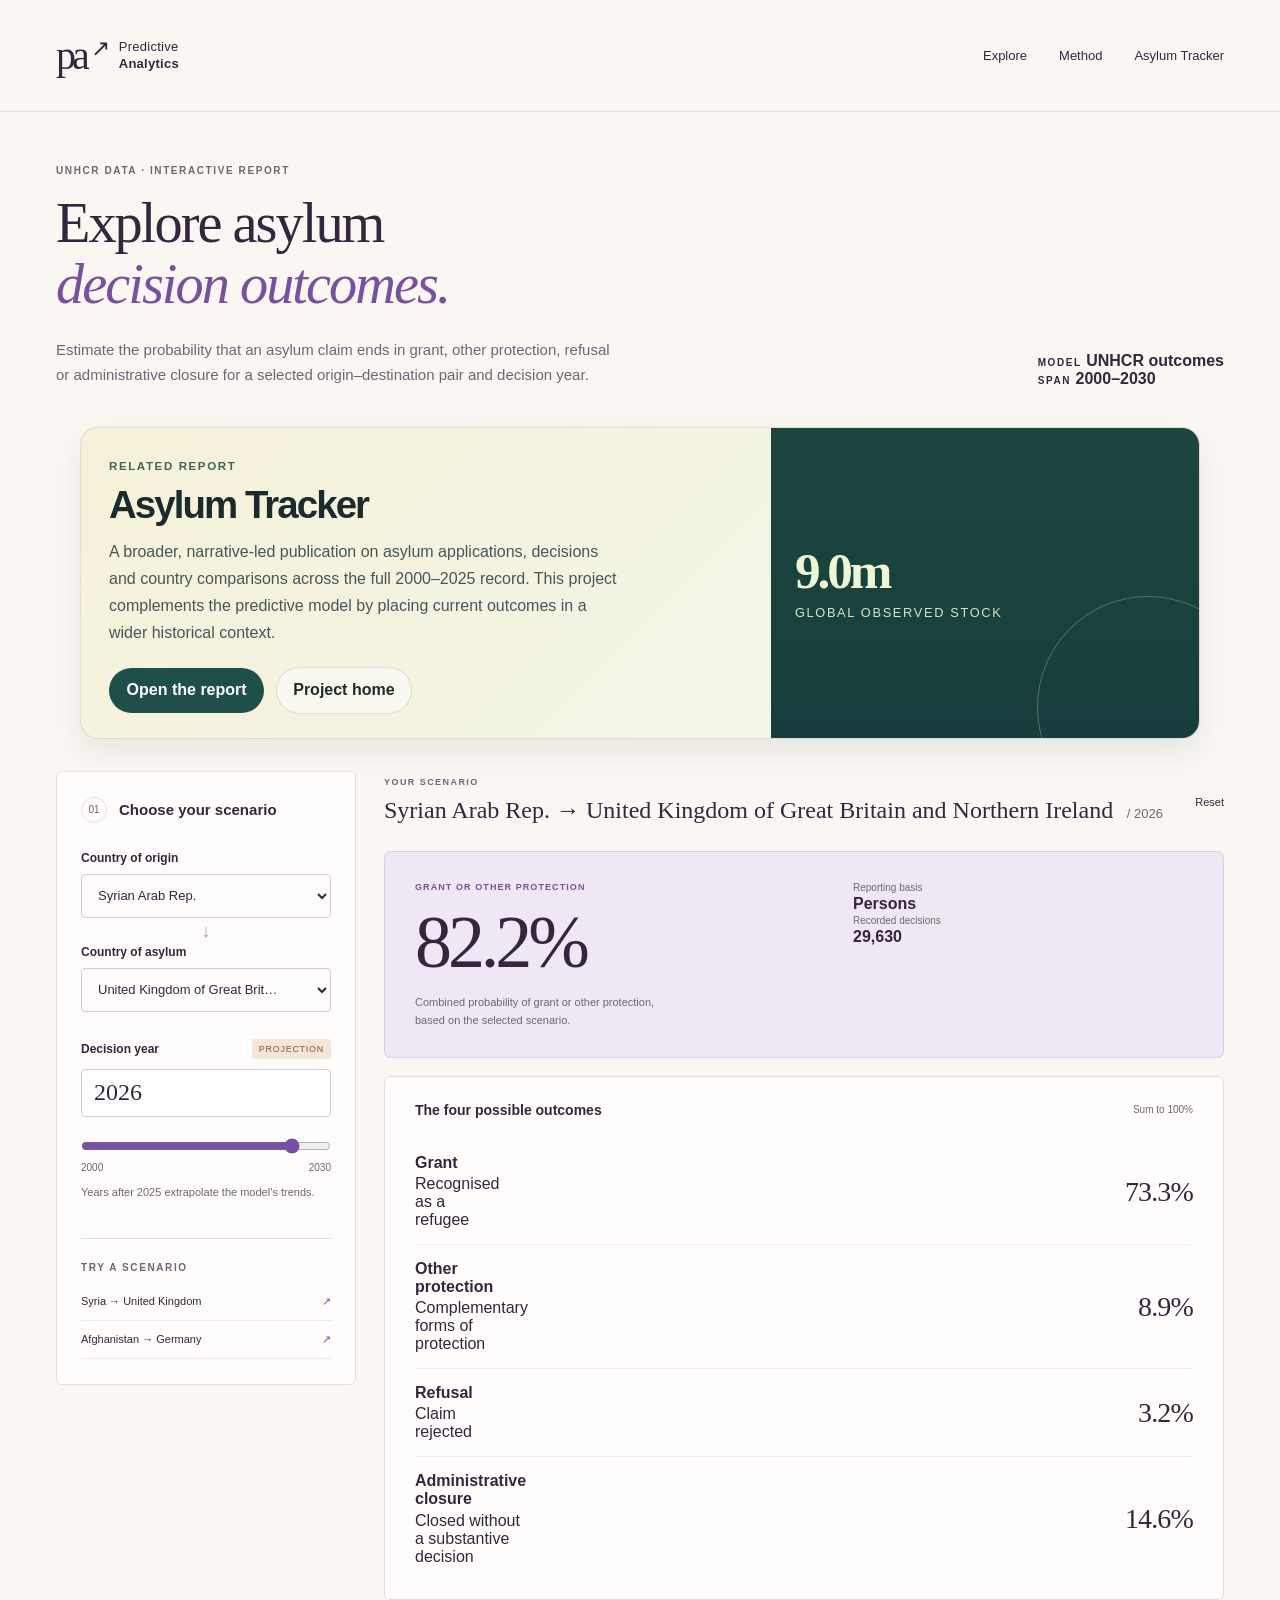
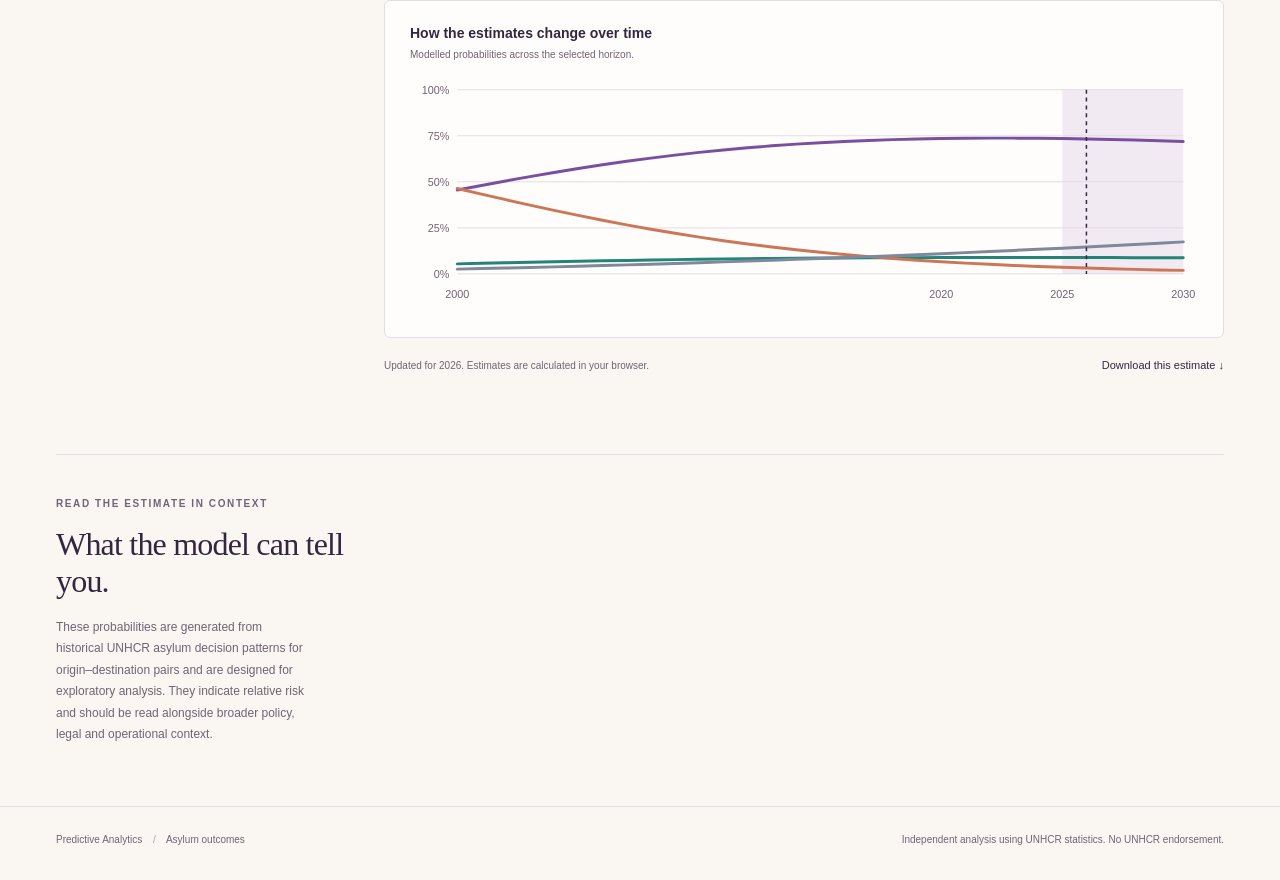
==== commit 4d01f1e3: "Fix spacing between outcome labels and descriptions in the interactive report" ====
--- a/docs/index.html
+++ b/docs/index.html
@@ -119,6 +119,14 @@
       text-transform: uppercase;
       color: rgba(237, 246, 213, 0.9);
     }
+    .outcome-copy {
+      display: grid;
+      gap: 0.2rem;
+    }
+    .outcome-copy strong,
+    .outcome-copy span {
+      display: block;
+    }
     @media (max-width: 720px) {
       .related-card { grid-template-columns: 1fr; }
       .related-visual { min-height: 180px; }
@@ -159,7 +167,7 @@
         <div class="related-content">
           <span class="related-kicker">Related report</span>
           <h2 class="related-title">Asylum Tracker</h2>
-          <p class="related-copy">A broader, narrative-led publication on asylum applications, decisions and country comparisons across the full 2000–2025 record. This project complements the probability model with context, evidence and a wider statistical view.</p>
+          <p class="related-copy">A broader, narrative-led publication on asylum applications, decisions and country comparisons across the full 2000–2025 record. This project complements the predictive model by placing current outcomes in a wider historical context.</p>
           <div class="related-actions">
             <a class="related-button" href="https://aloysius109.github.io/asylum-tracker/asylum/">Open the report</a>
             <a class="related-link" href="https://aloysius109.github.io/asylum-tracker/">Project home</a>
@@ -270,7 +278,7 @@
       <div>
         <p class="eyebrow">READ THE ESTIMATE IN CONTEXT</p>
         <h2 id="method-title">What the model can tell you.</h2>
-        <p>These probabilities are generated from historical UNHCR asylum decision patterns for origin–destination pairs and are designed for exploratory analysis. They indicate relative risk and trend direction rather than a guarantee of final outcomes.</p>
+        <p>These probabilities are generated from historical UNHCR asylum decision patterns for origin–destination pairs and are designed for exploratory analysis. They indicate relative risk and should be read alongside broader policy, legal and operational context.</p>
       </div>
     </section>
   </main>
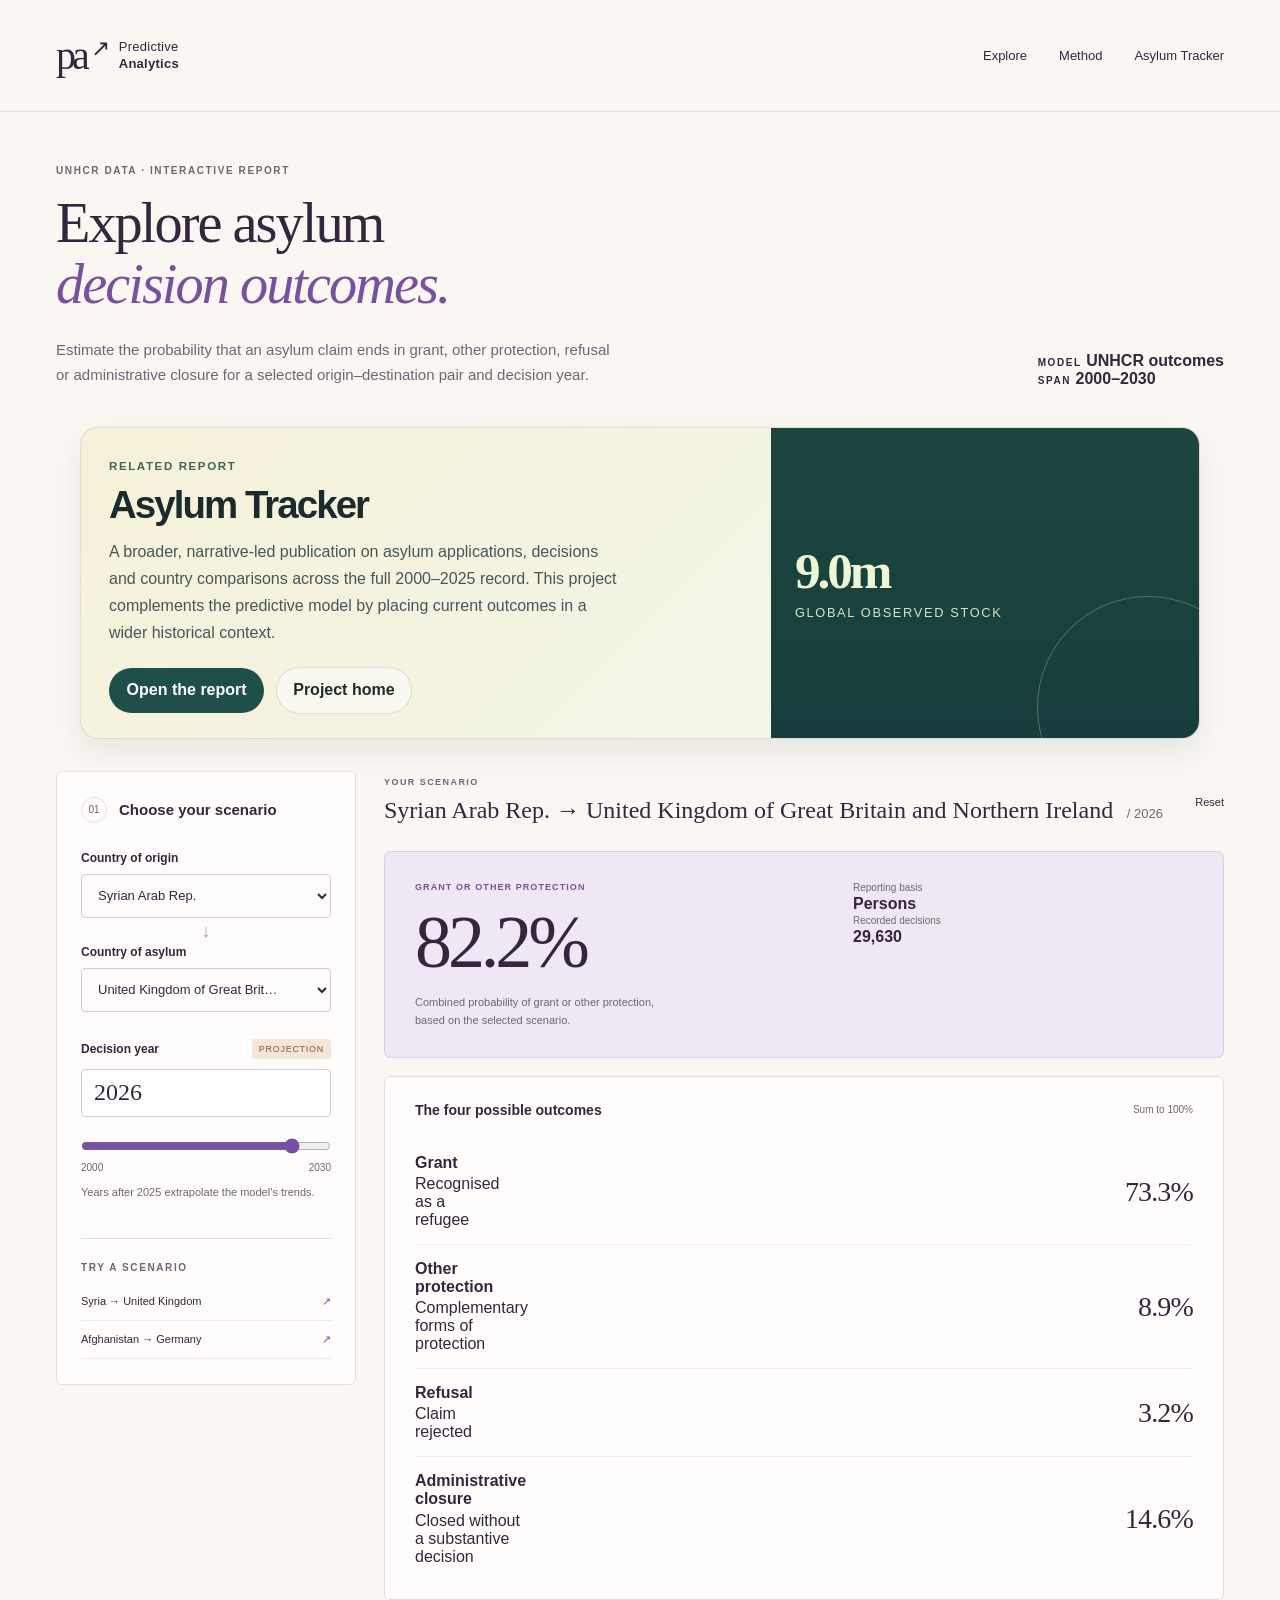
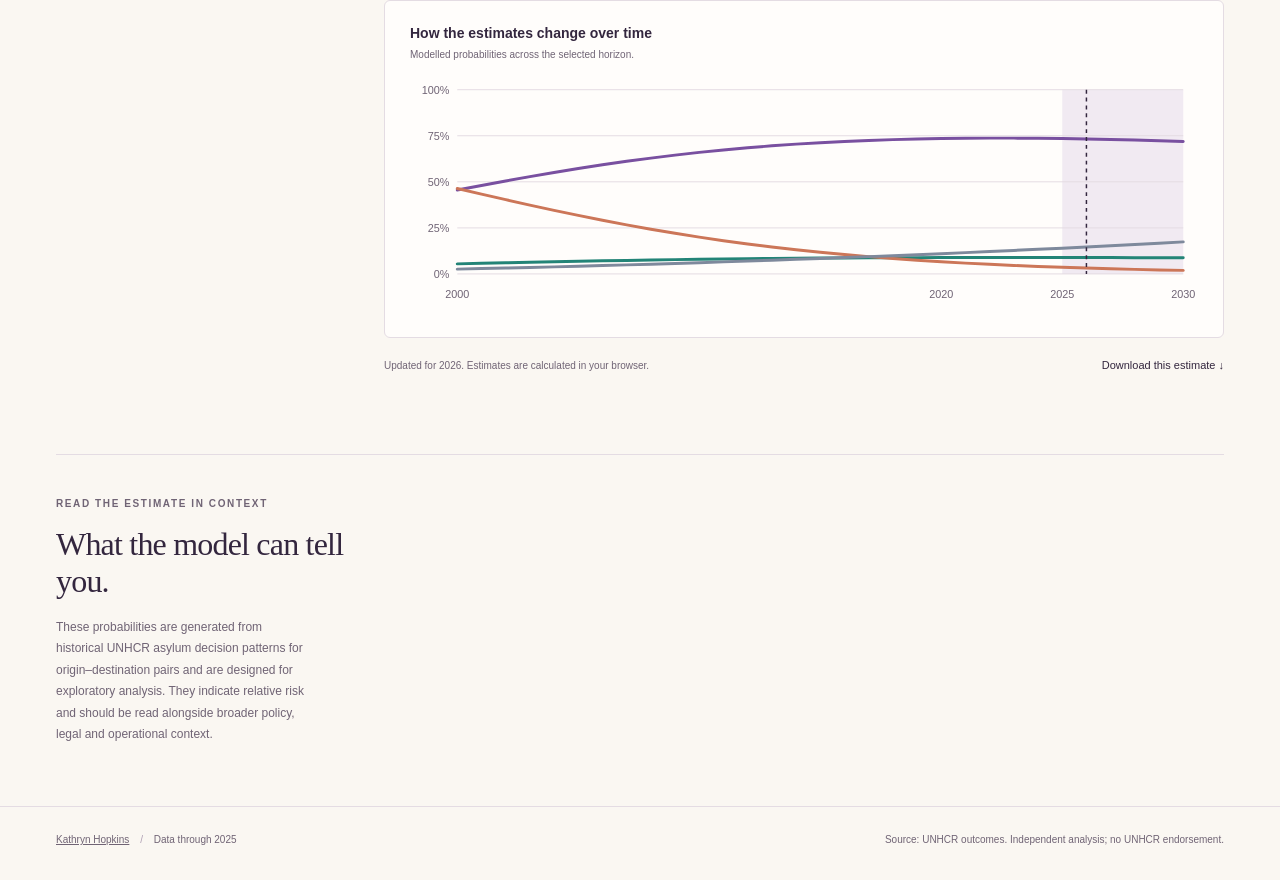
==== commit 07952120: "Add byline and portfolio back-link to report footer Credit the author, link back to the portfolio an" ====
--- a/docs/index.html
+++ b/docs/index.html
@@ -5,6 +5,24 @@
   <meta name="viewport" content="width=device-width, initial-scale=1">
   <meta name="description" content="Explore modelled probabilities of refugee status, other protection, refusal and administrative closure using UNHCR asylum decision data.">
   <meta name="theme-color" content="#33263e">
+  <link rel="canonical" href="https://aloysius109.github.io/predictive-analytics/">
+  <meta property="og:type" content="website">
+  <meta property="og:site_name" content="Kathryn Hopkins — Data, in context">
+  <meta property="og:title" content="Asylum outcomes | Predictive Analytics">
+  <meta property="og:description" content="Explore modelled probabilities of refugee status, other protection, refusal and administrative closure using UNHCR asylum decision data.">
+  <meta property="og:url" content="https://aloysius109.github.io/predictive-analytics/">
+  <meta property="og:image" content="https://aloysius109.github.io/assets/og/predictive.png">
+  <meta property="og:image:alt" content="Explore asylum outcomes — modelled decision outcomes by origin, country of asylum and year.">
+  <meta property="og:image:width" content="1200">
+  <meta property="og:image:height" content="630">
+  <meta name="twitter:card" content="summary_large_image">
+  <meta name="twitter:title" content="Asylum outcomes | Predictive Analytics">
+  <meta name="twitter:description" content="Explore modelled probabilities of refugee status, other protection, refusal and administrative closure using UNHCR asylum decision data.">
+  <meta name="twitter:image" content="https://aloysius109.github.io/assets/og/predictive.png">
+  <meta name="twitter:image:alt" content="Explore asylum outcomes — modelled decision outcomes by origin, country of asylum and year.">
+  <link rel="icon" type="image/svg+xml" href="https://aloysius109.github.io/favicon.svg">
+  <link rel="icon" href="https://aloysius109.github.io/favicon.ico" sizes="any">
+  <link rel="apple-touch-icon" href="https://aloysius109.github.io/apple-touch-icon.png">
   <title>Asylum outcomes | Predictive Analytics</title>
   <link rel="stylesheet" href="styles.css">
   <script src="predictor.js" defer></script>
@@ -284,8 +302,8 @@
   </main>
 
   <footer>
-    <span>Predictive Analytics <span class="footer-separator">/</span> Asylum outcomes</span>
-    <span>Independent analysis using UNHCR statistics. No UNHCR endorsement.</span>
+    <span><a href="https://aloysius109.github.io/">Kathryn Hopkins</a> <span class="footer-separator">/</span> Data through 2025</span>
+    <span>Source: UNHCR outcomes. Independent analysis; no UNHCR endorsement.</span>
   </footer>
 </body>
 </html>
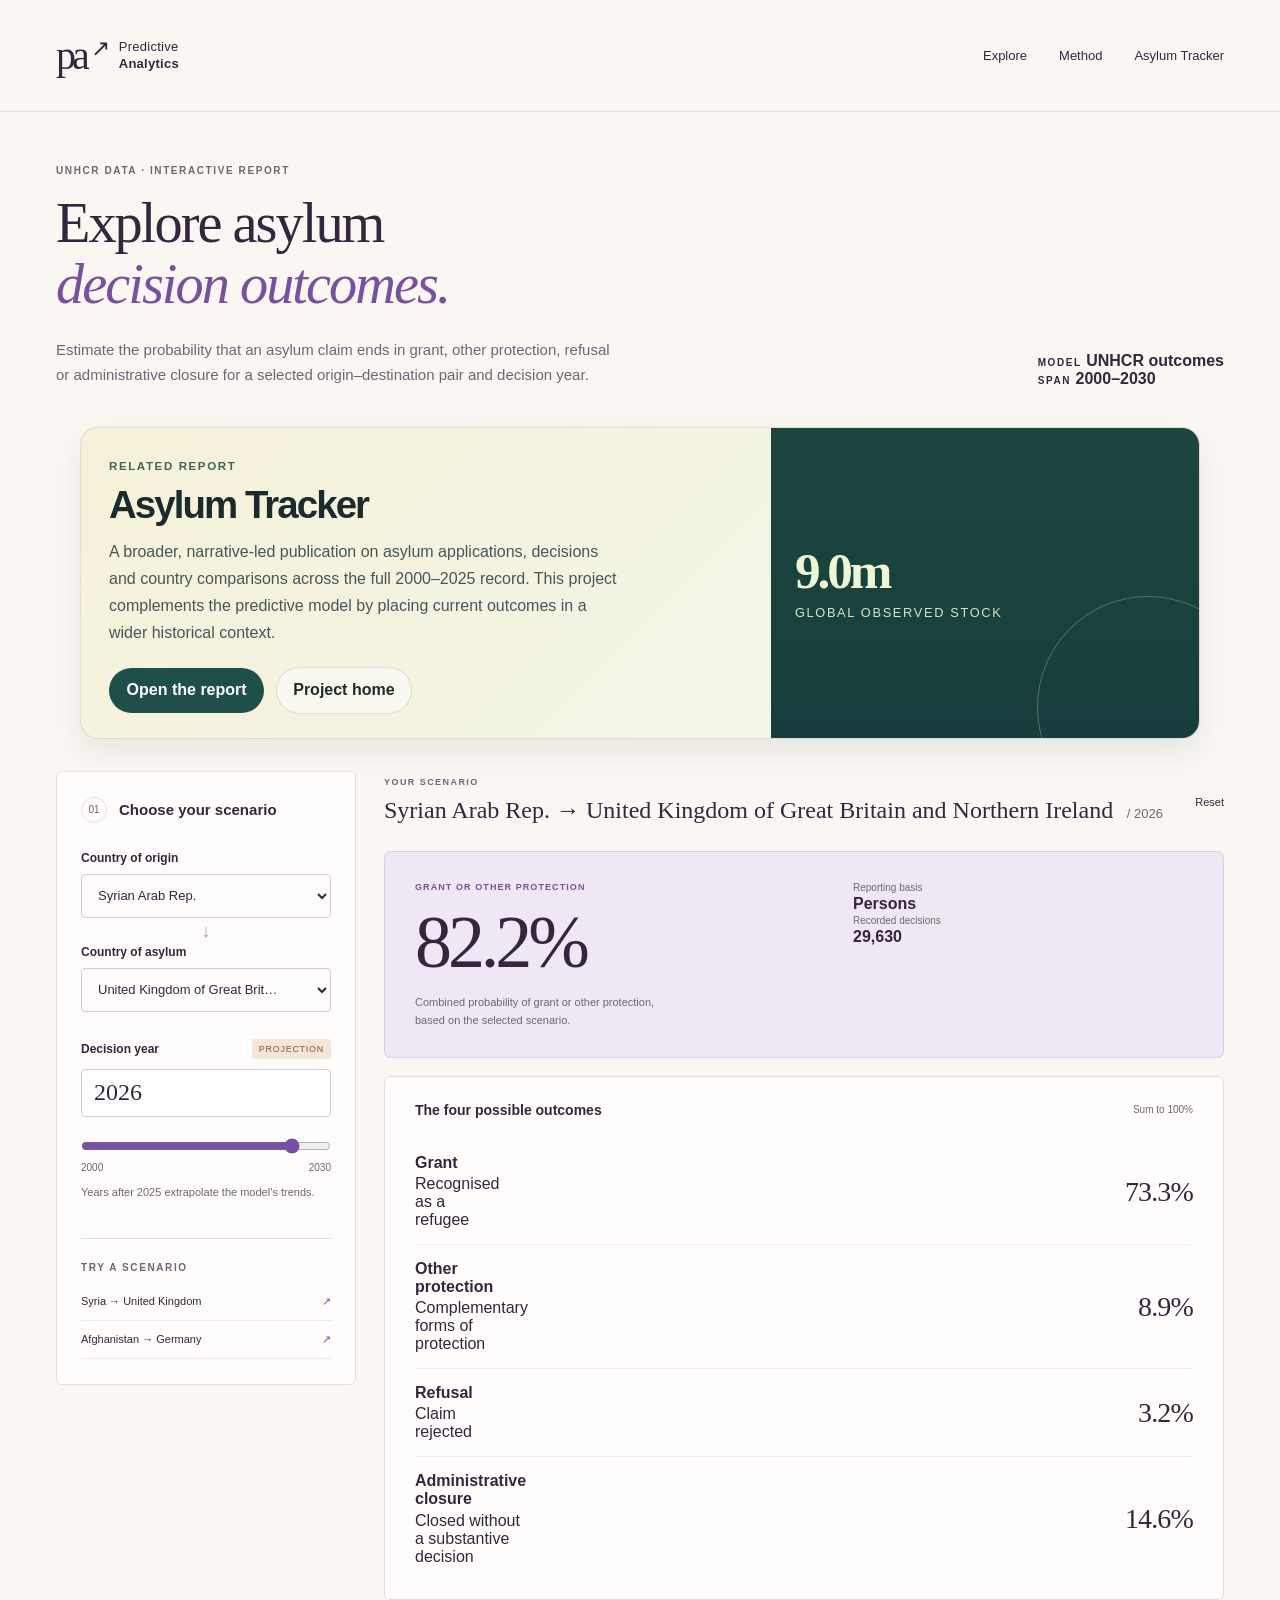
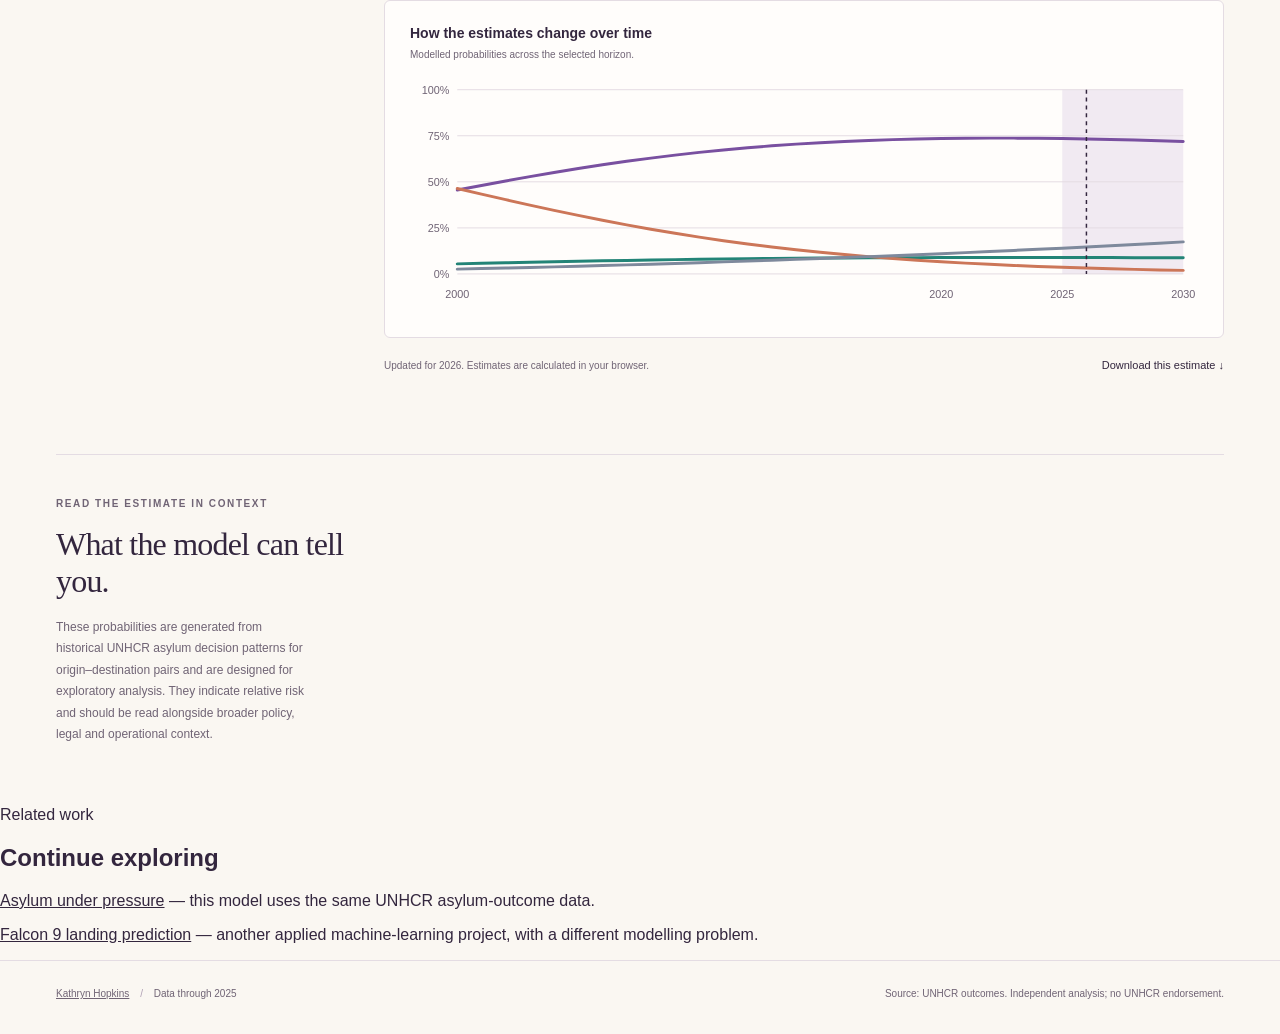
==== commit 813dc9ca: "Add analytics, related reports and a Medium edition Add the plotting dependency required by scripts/" ====
--- a/docs/index.html
+++ b/docs/index.html
@@ -301,9 +301,21 @@
     </section>
   </main>
 
+  <section class="section wrap related-reports" aria-labelledby="related-title">
+    <div class="section-head">
+      <div><div class="kicker">Related work</div><h2 id="related-title">Continue exploring</h2></div>
+    </div>
+    <div class="chartbox">
+      <p><a href="https://aloysius109.github.io/asylum-tracker/asylum/">Asylum under pressure</a> — this model uses the same UNHCR asylum-outcome data.</p>
+      <p><a href="https://aloysius109.github.io/data-science-projects/spacex/">Falcon 9 landing prediction</a> — another applied machine-learning project, with a different modelling problem.</p>
+    </div>
+  </section>
+
   <footer>
     <span><a href="https://aloysius109.github.io/">Kathryn Hopkins</a> <span class="footer-separator">/</span> Data through 2025</span>
     <span>Source: UNHCR outcomes. Independent analysis; no UNHCR endorsement.</span>
   </footer>
+  <script data-goatcounter="https://aloysius109.goatcounter.com/count"
+          async src="//gc.zgo.at/count.js"></script>
 </body>
 </html>
